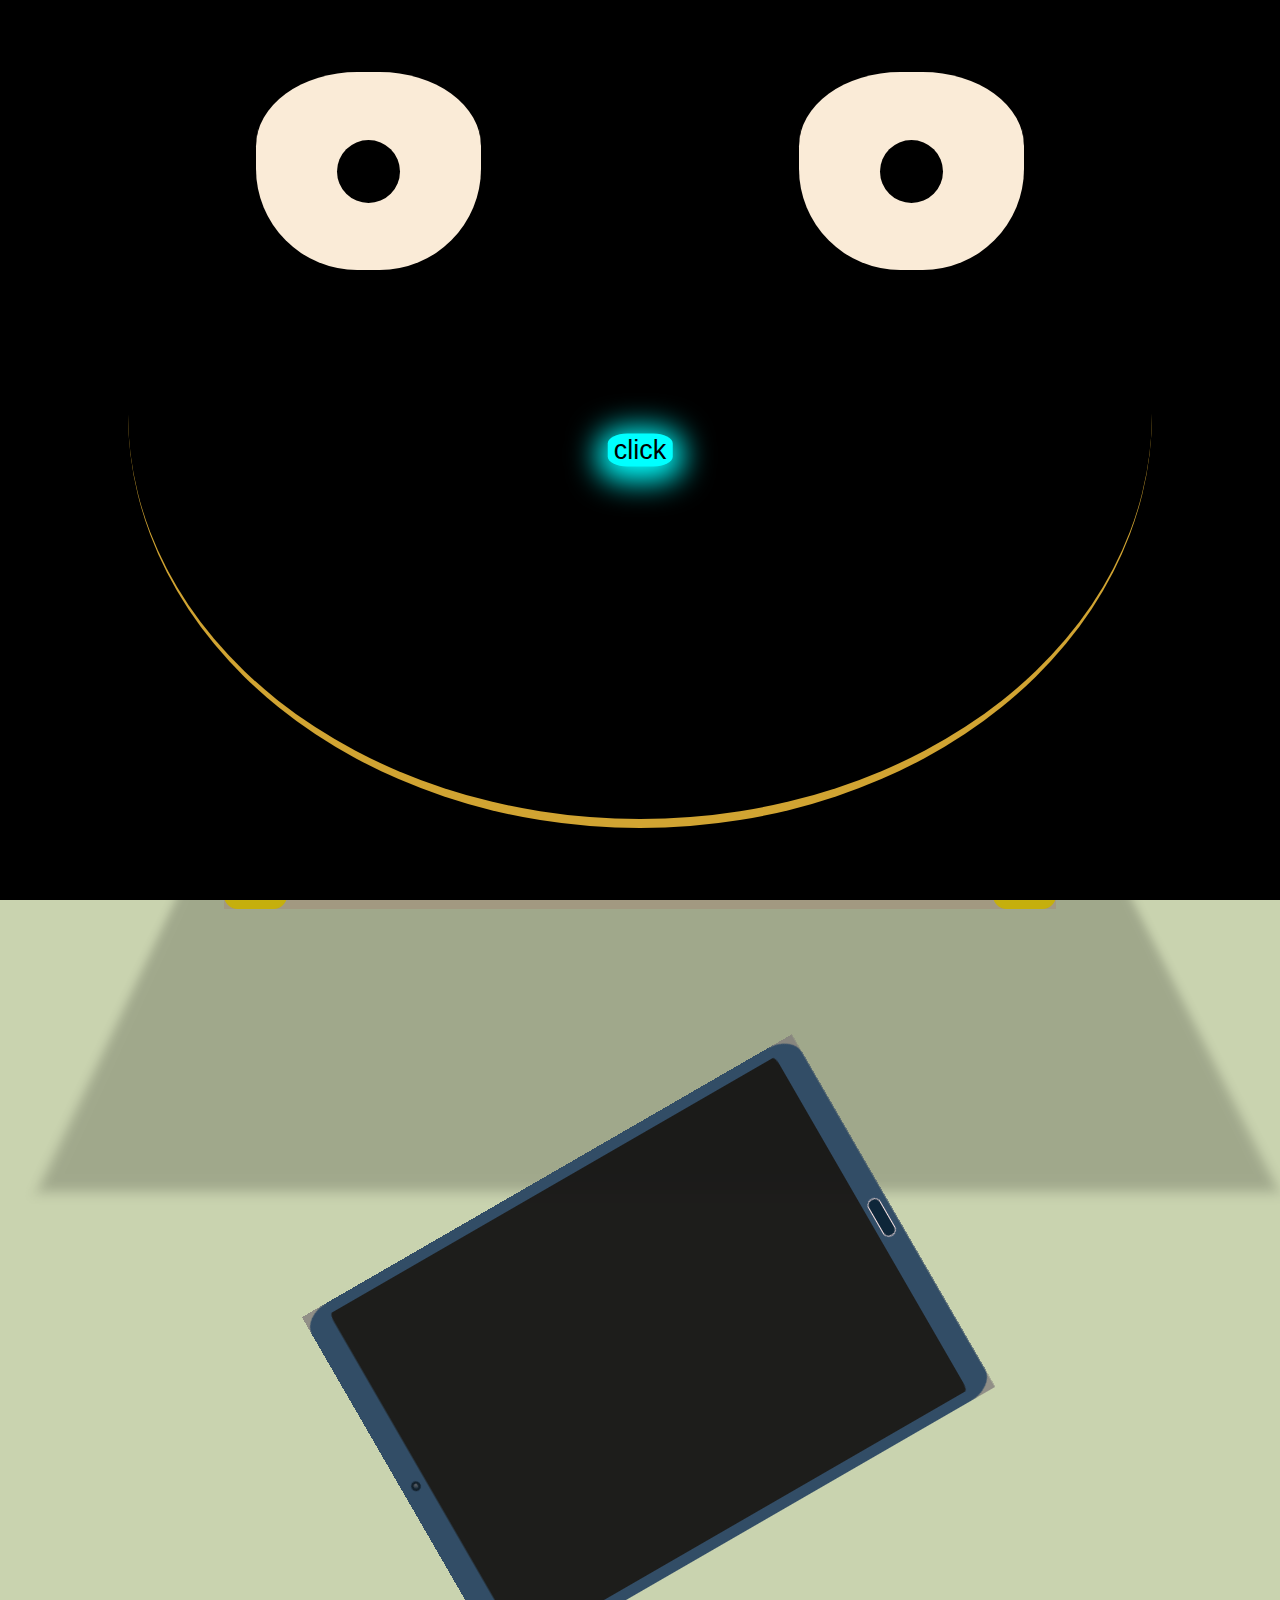
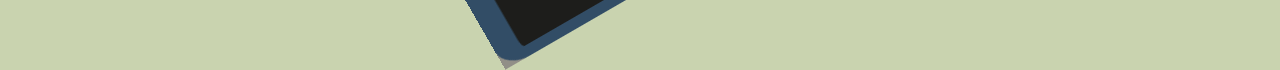
==== index.html @ 72382c37 "added loading progress bar under laoding text'" ====
<!DOCTYPE html>
<html lang="en">

<head>
    <meta charset="UTF-8">
    <meta http-equiv="X-UA-Compatible" content="IE=edge">
    <meta name="viewport" content="width=device-width, initial-scale=1.0">
    <title>Document</title>
    <link rel="stylesheet" href="welcome.css">
    <link rel="stylesheet" href="main.css">
    <link rel="stylesheet" href="mediaQuery.css">
</head>

<body>
    <section id="backgroundWall">

        <!-- academic section starts form here  -->
        <div id="academicSection">
            <img id="academicPanel" src="images/others/academicSection1.jpg" alt="">

            <div id="academicCertificates">
                <div id="bscDegree" class="certificateWithPdf">
                    <img src="images/AcademicCertificates/WeifangBSC_page-0001.jpg" alt="">
                    <img src="images/AcademicCertificates/WeifangUniversity_page-0001.jpg" alt="">
                </div>
                <div id="hscDegree" class="certificateWithPdf">
                    <img src="images/AcademicCertificates/hsc.jpg" alt="">
                </div>
                <div id="sscDegree" class="certificateWithPdf">
                    <img src="images/AcademicCertificates/ssc.jpg" alt="">
                </div>

                <div class="glassHolder"></div>
                <div class="glassHolder"></div>
                <div class="glassHolder"></div>
                <div class="glassHolder"></div>

                <!-- this div filter used to create the dark room effect for this specific part -->
            </div>
            <div class="sectionFilter"></div>
        </div>

        <!-- medels section starts form here  -->
        <div id="madels">

            <img id="swimmingMadels" class="madelsOnHanger" src="images/madels/madelHolders/SwimmingMadels.svg" alt="">
            <img id="caromMadels" class="madelsOnHanger" src="images/madels/madelHolders/CaromMadels.svg" alt="">

            <img id="cricketMadels" class="SingleMadelsOnHanger" src="images/madels/madelHolders/CricketMadels.svg"
                alt="">
            <img id="soccerMadels" class="SingleMadelsOnHanger" src="images/madels/madelHolders/SoccerMadels.svg"
                alt="">

            <img id="volleyballMadels" class="SingleMadelsOnHanger" src="images/madels/madelHolders/VolleyMadels.svg"
                alt="">
            <img id="athleticsMadels" class="SingleMadelsOnHanger" src="images/madels/madelHolders/AthleticsMadels.svg"
                alt="">


            <div id="competitiveCertificate">
                <div>
                    <div class="certificateWithPdf">
                        <img src="images/AcademicCertificates/mathOlympiad.jpg" alt="">
                    </div>

                    <div class="certificateWithPdf">
                        <img src="images/AcademicCertificates/paperCuttingMarked.jpg" alt="">
                    </div>
                </div>

                <div id="certificateHolder"></div>

                <div id="screw">
                    <img src="images/others/holderSecrew2.svg" alt="">
                    <img src="images/others/holderSecrew1.svg" alt="">
                </div>

            </div>

            <!-- this div filter used to create the dark room effect for this specific part -->
            <div class="sectionFilter"></div>
        </div>

        <!-- certificateres section starts form here  -->
        <div id="courseCertificates">
            <!-- 1 -->
            <div class="certificate certificateWithPdf">
                <img src="images/certificatesJPG/bd938831-c0d7-41e7-a7f4-aaaa2e38d29e_page-0001.jpg" alt="">
            </div>
            <!-- 2 -->
            <div class="certificate certificateWithPdf">
                <img src="images/certificatesJPG/Coursera google technical support fundamentals_page-0001.jpg" alt="">
            </div>
            <!-- 3 -->
            <div class="certificate certificateWithPdf">
                <img src="images/certificatesJPG/Coursera Bits and Bytes of computer networking_page-0001.jpg" alt="">
            </div>
            <!-- 4 -->
            <div class="certificate certificateWithPdf">
                <img src="images/certificatesJPG/coursera operating system and you   become a power user_page-0001.jpg"
                    alt="">
            </div>
            <!-- 5 -->
            <div class="certificate certificateWithPdf">
                <img src="images/certificatesJPG/Coursera system admin_page-0001.jpg" alt="">
            </div>
            <!-- 6 -->
            <div class="certificate pennUniversityCertificate certificateWithPdf">
                <img src="images/certificatesJPG/computer thinking for problem solving_page-0001.jpg" alt="">
            </div>
            <!-- 7 -->
            <div class="certificate certificateWithPdf">
                <img src="images/certificatesJPG/Coursera key technologies for business_page-0001.jpg" alt="">
            </div>
            <!-- 8 -->
            <div class="certificate certificateWithPdf">
                <img src="images/certificatesJPG/Coursera introduction to artificial intelligence_page-0001.jpg" alt="">
            </div>
            <!-- 9 -->
            <div class="certificate certificateWithPdf">
                <img src="images/certificatesJPG/Coursera introduction to cloud computing_page-0001.jpg" alt="">
            </div>
            <!-- 10 -->
            <div class="certificate certificateWithPdf">
                <img src="images/certificatesJPG/Coursera What is data science_page-0001 (1).jpg" alt="">
            </div>
            <!-- 11 -->

            <!-- 12 -->
            <div class="certificate duekUniversityCertificate certificateWithPdf">
                <img src="images/certificatesJPG/Coursera math for ml_page-0001.jpg" alt="">
            </div>
            <!-- 13 -->
            <div class="certificate deeplearningCertificate certificateWithPdf">
                <img src="images/certificatesJPG/Coursera neural network and deep learning_page-0001.jpg" alt="">
            </div>

            <div class="certificate ielts certificateWithPdf">
                <img src="images/AcademicCertificates/ielts.jpg" alt="">
            </div>
            
            <!-- 14 -->
            <div class="certificate ielts certificateWithPdf">
                <img src="images/certificatesJPG/Coursera-it-support_page-0001.jpg" alt="">
            </div>



            <!-- this div filter used to create the dark room effect for this specific part -->
            <div class="sectionFilter"></div>
        </div>

        <div id="backWallJointPart"></div>
    </section>

    <!-- standing fan secton  -->
    <section class="middleRow">
        <div id="ac">
            <img src="images/Ac/airConditionar.svg" alt="">

            <div id="acVent">
                <div class="ventPlate"></div>
                <div class="ventPlate"></div>
                <div class="ventPlate"></div>
                <div class="ventPlate"></div>
                <div class="ventPlate"></div>
                <div class="ventPlate"></div>
            </div>

            <div id="acLight"></div>
        </div>

        <div id="momSisDiv">
            <div id="momHoveringDiv">
                <div class="dialogue">
                    <p>He says nowadays computer can do everything !! can it ?</p>
                </div>
            </div>

            <img id="momOnSofaImg" src="images/sittingWoman/MainImages-sittingOnSofaImages/momOnSofa.svg" alt="">
            <img id="sisImg" src="images/sittingWoman/MainImages-sittingOnSofaImages/sis.svg" alt="">
            <div class="dialogue sisD">
                <p>Everyone loves him. Don't see a reason why you won't ...</p>
            </div>
        </div>
    </section>

    <!-- sitting body and chair section  -->
    <section id="characterSection">
        <img id="chair" src="images/others/chair.svg" alt="">
        <div id="character">
            <div id="bodyParts">
                <img id="body" src="images/character/body2.svg" alt="">
                <div id="wools" class="acOn">
                    <img class="wool" src="images/character/wool2.svg" alt="">
                    <img class="wool" src="images/character/wool.svg" alt="">
                </div>
            </div>
            <div id="faceParts">
                <img id="hair" class="acOn" src="images/character/hair.svg" alt="">
                <img id="face" src="images/character/faceWithHair.svg" alt="">
                <div id="smile">
                    <!-- <img  src="images/character/normalSmile.svg" alt=""> -->
                </div>
                <div class="eyes">
                    <div class="eye"></div>
                    <div class="eye"></div>
                </div>
            </div>
        </div>
    </section>

    <!-- frontTable drawing here  -->
    <section id="tableSection">

        <!-- table formation form here  -->
        <div id="table">
            <!-- floating circle when hovered overed the file  -->
            <div id="circle1" class="floatingCircle"></div>
            <div id="circle2" class="floatingCircle"></div>
            <div id="circle3" class="floatingCircle"></div>
        </div>

        <div id="tableBottom"></div>

        <div id="tableLegs">
            <div class="tableLeg"></div>
            <div class="tableLeg"></div>
        </div>

        <!-- position and designation holder  -->
        <div id="leftDesignation" class="designation">
        </div>

        <div id="middleDesignation" class="designation">
        </div>

        <div id="rightDesignation" class="designation">
        </div>



        <!-- tools section to show what tools I use  -->
        <div id="tools">
            <!-- all tools I am comfortable with will come here  -->
            <div id="allTools">
                <img src="images/tools/python-seeklogo.com.svg" alt="">
                <img src="images/tools/html.svg" alt="">
                <img src="images/tools/css3.svg" alt="">
                <img src="images/tools/tailwind-css.svg" alt="">
                <img src="images/tools/bootstrap.svg" alt="">
                <img src="images/tools/javascript.svg" alt="">
                <img src="images/tools/react.svg" alt="">
                <img src="images/tools/react-router.svg" alt="">
                <img src="images/tools/nodejs.svg" alt="">
                <img src="images/tools/express-js.svg" alt="">
                <img src="images/tools/mongodb.svg" alt="">
                <img src="images/tools/daisy.svg" alt="">
                <img src="images/tools/material-ui.svg" alt="">
                <img src="images/tools/git.svg" alt="">
                <img src="images/tools/github.svg" alt="">
                <img src="images/tools/adobe-xd.svg" alt="">
                <img src="images/tools/adobe-photoshop.svg" alt="">
                <img src="images/tools/figma.svg" alt="">
                <img src="images/tools/firebase.svg" alt="">
                <img src="images/tools/heroku.svg" alt="">
                <img src="images/tools/netlify.svg" alt="">
                <img src="images/tools/blender-3d.svg" alt="">
                <img src="images/tools/visual-studio-code.svg" alt="">
                <img src="images/tools/pycharm.svg" alt="">
                <img src="images/tools/jupyter.svg" alt="">
                <img src="images/tools/adobe-premiere-pro.svg" alt="">

            </div>

            <!-- pen holder image in layers  -->
            <img class="penHolder" src="images/tableProducts/penholderBack.svg" alt="">

            <img id="allToolsSvg" class="penHolder" src="images/tools/allTools.svg" alt="">

            <img class="penHolder" src="images/tableProducts/penholderFront.svg" alt="">





        </div>


        <!-- file with all my informations  -->
        <div id="file">
            <div id="upperFile">
                <h2>
                    The <br> FILE
                </h2>
                <div id="fileShine"></div>
            </div>

            <div id="joiningPart">
                <div>

                </div>
            </div>

            <!-- file page  -->
            <div id="filePages">
                <p id="lastPageMsg"> Thank you very much <br> for you patience and wish you best of luck <br><br>
                    from: <span id="signature">md. Antor</span> <br>
                    <span id="signDate"><script> document.write(new Date().toLocaleDateString()); </script></span>
                </p>


                <div>
                    <div id="memories" class="pageContent">

                        <p>"Some lessons are learned from life, not books."</p>

                        <div id="memoriesImg">
                            <figure>
                                <img src="../images/imagesForFile/coOpPic/ai project.jpg" alt="">
                                <figcaption>Computer-vison club</figcaption>
                            </figure>

                            <figure>
                                <img src="../images/imagesForFile/coOpPic/chinese festival.jpg 2.jpg" alt="">
                                <figcaption>Chinese Dragon-boat festival</figcaption>
                            </figure>

                            <figure>
                                <img src="../images/imagesForFile/coOpPic/cultural program img.jpg" alt="">
                                <figcaption>Performing in festival</figcaption>
                            </figure>

                            <figure>
                                <img src="../images/imagesForFile/coOpPic/football competition.jpg" alt="">
                                <figcaption>International soccer team</figcaption>
                            </figure>

                            <figure>
                                <img src="../images/imagesForFile/coOpPic/graduationCeremony.jpg" alt="">
                                <figcaption>Graduation moment with leader</figcaption>
                            </figure>

                            <figure>
                                <img src="../images/imagesForFile/coOpPic/with foreigners.jpg" alt="">
                                <figcaption>Handsome friends from Africa</figcaption>
                            </figure>

                            <figure>
                                <img src="../images/imagesForFile/coOpPic/msck.jpg" alt="">
                                <figcaption>Military school drill</figcaption>
                            </figure>

                            <figure>
                                <img src="../images/imagesForFile/coOpPic/voleyball competition.jpg" alt="">
                                <figcaption>International volleyball team</figcaption>
                            </figure>
                        </div>

                        <h2>Memories</h2>

                    </div>
                </div>

                <div>
                    <div id="resumePage" class="pageContent">
                        <h2>CV </h2>
                        <button><a href="images/CV-MdAntor.pdf" download> Download  </a></button>

                        <div id="resume">
                            <img src="../images/imagesForFile/resume.jpg" alt="">
                        </div>

                    </div>
                </div>

                <div>
                    <div id="projectsPage" class="pageContent">
                        <h2>Projects</h2>

                        <div class="projectOnPage">
                            <a href="" target="_blank">
                                <img src="images/tableProducts/projects/protfolio.jpg" alt="">
                            </a>

                            <ul>
                                <li>An uncommon PROTFOLIO site attempt</li>
                                <li>Multi-layer website using only html, css and js</li>
                                <li>Understanding how Single page application like: React / Angular could helped</li>
                                <li>used backend and mail without reloading</li>
                            </ul>
                        </div>

                        <div class="projectOnPage">
                            <ul>
                                <li>A motor tools supplying site to customer</li>
                                <li>Show and hide path based on authentication</li>
                                <li>Data stored and provided using authN and authZ</li>
                                <li><a href="https://github.com/Antor1155/service-providing-company-client-side-assignment-12"
                                        target="_blank">GitHub
                                        Client-side</a>
                                    <a href="https://github.com/Antor1155/-service-providing-company-backend-server-side-assignment-12"
                                        target="_blank">GitHub
                                        server-side</a>
                                </li>

                            </ul>

                            <a href="https://finalwarehouse-4650b.web.app/" target="_blank">
                                <img src="images/tableProducts/projects/alexTools.jpg" alt="">
                            </a>
                        </div>

                        <div class="projectOnPage">
                            <a href="https://warehouse-734e0.web.app/" target="_blank">
                                <img src="images/tableProducts/projects/foodFirst.jpg" alt="">
                            </a>

                            <ul>
                                <li>A restaurant warehouse Management site</li>
                                <li>JWT token for authZ with firebase authN</li>
                                <li>React js, mongoDb database with express-js</li>
                                <li><a href="https://github.com/Antor1155/warehouse-management-client-side-assignment11"
                                        target="_blank">GitHub
                                        Client-side</a>
                                    <a href="https://github.com/Antor1155/warehouse-management-backendServer-side-assignment11"
                                        target="_blank">GitHub
                                        server-side</a>
                                </li>

                            </ul>
                        </div>

                        <div class="projectOnPage">
                            <ul>
                                <li>An independent photographer's website</li>
                                <li>Login system with google-authentication</li>
                                <li>Place order to contact the photographer</li>
                                <li><a href="https://github.com/Antor1155/Independent-service-provider-assignmetn10"
                                        target="_blank">GitHub
                                        link</a></li>

                            </ul>
                            <a href="https://independent-photographer-726fa.web.app/" target="_blank">
                                <img src="images/tableProducts/projects/alpha'sPpalace.jpg" alt="">
                            </a>
                        </div>

                    </div>
                </div>

                <div>
                    <div id="skills" class="pageContent">
                        <h3>Education and Skills</h3>

                        <div id="skillsTop">

                            <div id="schools">
                                <label>Bachalor's Degree: </label>
                                <p>Weifang University of Science and Technologies, China</p>
                                <label>College and Middle-school Degree: </label>
                                <p>Military Collegiate School Khulna, Bangladesh</p>
                            </div>

                            <div id="indicator">
                                <li>Skills</li>
                                <li>Courses</li>
                                <li>Academic</li>
                            </div>
                        </div>


                        <div id="skillsBottom">

                            <div id="mathAndOthers">
                                <label> Computational Thinking for Problem Solving by Penn</label>

                                <div id="gITsupport">

                                    <div id="webdevByPh">
                                        <label>Complete Web-Development <br>
                                            by Programmign Hero</label>

                                        <ul>
                                            <li>Html</li>
                                            <li>CSS</li>
                                            <li>Bootstrap</li>
                                            <li>Tailwind</li>
                                            <li>Javascript</li>
                                            <li>React</li>
                                            <li>Firebase</li>
                                            <li>Heroku</li>
                                            <li>JWT</li>
                                            <li>node js</li>
                                            <li>Express JS</li>
                                            <li>mongoDb</li>
                                            <li>Git</li>
                                            <li>photoshop</li>
                                            <li>Figma</li>
                                        </ul>
                                    </div>


                                    <ul>
                                        <li>Hashing</li>
                                        <li>Encrypting</li>
                                        <li>Networking</li>
                                        <li>Operating System</li>
                                        <li>Trouble shoothing</li>
                                        <li>Technical Support</li>
                                        <li>Remote connection</li>
                                        <li>Computer structure</li>
                                        <li>python</li>
                                    </ul>

                                    <label> Google IT Support Specialist</label>
                                </div>

                                <label> Data Science Math Skills by Duke University</label>
                                <label> Neural Networks and Deep Learning by DeepLearnig.AI</label>
                            </div>

                            <label> Key technologies for Business by IBM</label>
                        </div>

                    </div>
                </div>

                <div>
                    <div id="aboutMe" class="pageContent">

                        <div id="aboutMeTop">
                            <img src="images/imagesForFile/Antor passport size photo.jpg" alt="">
                            <div>
                                <h2>About me</h2>
                                <p> <span> I am a Web-developer with IT SUPPORT knowledge and Computer Science
                                        background. </span>Am from a suburb in Bangladesh but in search of knowledge
                                    have been in different locality, provinces and countries. Being in different places
                                    actually gave me the inspiration about being web-developer and computer person to be
                                    in all places at once using web apps.</p>
                            </div>
                        </div>

                        <img id="tape" src="images/imagesForFile/tape.svg" alt="">

                        <div id="aboutMeBottom">
                            <div>
                                <img class="smImg" src="images/imagesForFile/militaryImg.jpg" alt="">
                                <p>Studied middle school and college in a MILITARY operated residential School, Which
                                    tought me <q>Self descipline is the fist step toward success</q></p>
                            </div>

                            <div>
                                <p>Uvinersity life in China gave me opportunity to make friends with people from
                                    different countries, cultures and background . </p>
                                <img class="smImg" src="images/imagesForFile/chineseFestival.jpg" alt="">
                            </div>

                            <div>
                                <img class="smImg" src="images/imagesForFile/voleyball competition.jpg" alt="">
                                <p>And sports tought: <q> success is all about team work. If team wins, you win and
                                        indivisual fails, team fails. </q></p>
                            </div>

                            <!-- <img class="smImg" src="images/imagesForFile/chineseFestival.jpg" alt="">
                            <img class="smImg" src="images/imagesForFile/voleyball competition.jpg" alt="">                            -->
                        </div>

                    </div>
                </div>
            </div>

            <div id="lowerFile">
                <!-- file buttons  -->
                <div id="nextBtn">
                    <p>Next</p>
                </div>
                <div id="previousBtn">
                    <p>Previous</p>
                </div>
                <div id="closeBtn">
                    <p>Close</p>
                </div>
            </div>
        </div>


        <!-- projects Board  -->
        <div id="projectBoard">

            <div id="paperOfClipBoard">
                <h2>Projects</h2>

                <div id="projects">

                    <div class="project">
                        <!-- <a href="" target="_blank"> -->
                        <figure>
                            <img src="images/tableProducts/projects/protfolio.jpg" alt="">
                            <figcaption>Protfolio</figcaption>
                        </figure>
                        <!-- </a> -->
                    </div>

                    <div class="project">
                        <!-- <a href="https://finalwarehouse-4650b.web.app/" target="_blank"> -->
                        <figure>
                            <img src="images/tableProducts/projects/alexTools.jpg" alt="">
                            <figcaption>AlexTools</figcaption>
                        </figure>
                        <!-- </a> -->
                    </div>

                    <div class="project">
                        <!-- <a href="https://independent-photographer-726fa.web.app/" target="_blank"> -->
                        <figure>
                            <img src="images/tableProducts/projects/alpha'sPpalace.jpg" alt="">
                            <figcaption>alpha'sPpalace</figcaption>
                        </figure>
                        <!-- </a> -->
                    </div>

                    <div class="project">
                        <!-- <a href="https://warehouse-734e0.web.app/" target="_blank"> -->
                        <figure>
                            <img src="images/tableProducts/projects/foodFirst.jpg" alt="">
                            <figcaption>Food First</figcaption>
                        </figure>
                        <!-- </a> -->
                    </div>


                </div>
            </div>


            <img id="clipOfBoard" src="images/tableProducts/clipOfBoard.svg" alt="">
        </div>

        <!-- mail box  -->
        <div id="mail">
            <form onsubmit="sendMail(event)">
                <!-- <label for="to">To:</label> -->
                <input type="email" name="from" placeholder="from: " required>
                <input type="email" name="to" value="to: md.antor1155@gmail.com" disabled>
                <input type="text" name="subject" placeholder="subject:" id="" required>
                <textarea name="mail" id="" placeholder="mail" rows="3" required></textarea>


                <button type="submit">submit</button>

            </form>
        </div>


        <!-- fb link  -->
        <div id="fbLink">
            <img id="pencil" src="images/tableProducts/pencil.svg" alt="">

            <img id="eraser" src="images/tableProducts/eraser.svg" alt="">
            <img id="sharpner" src="images/tableProducts/sharpener.svg" alt="">

            <img id="spectacles" src="images/tableProducts/spectacles.svg" alt="">

            <div class="socialLogo"></div>


        </div>

        <!-- git pad with github link  -->
        <div id="gitPad">
            <div class="socialLogo"></div>
        </div>

        <!-- linked in link with cup  -->
        <div id="cupHolder">
        </div>
        <div id="linkedInCup">

            <img class="coffeeSmoke" src="images/tableProducts/smoke3.svg" alt="">
            <img class="coffeeSmoke" src="images/tableProducts/smoke2.svg" alt="">
            <div class="socialLogo"></div>
        </div>

    </section>

    <!-- section showing pdf files of all certificate  -->
    <section id="pdfSection">
        <div id="certificatePdf">
        </div>

        <div id="pdfCamera"></div>
        <!-- <div id="pdfCloseButton"></div> -->
        <button id="pdfCloseButton" onclick="removePdf()"></button>
    </section>


    <section id="welcomeSection">

        <!-- welcome text masked  -->
        <div class="maskedContainer">
            <div id="leftToRightFirst"></div>

            <div class="rtl">
                <div></div>
            </div>

            <div id="leftToRightSecond"></div>
        </div>

        <!-- barcode image  -->
        <img id="codedImg" src="images/welcomeSectionImages/qr-code.svg" alt="">
        <p id="codedImgAlert">Copied to clipboard !!</p>

        <!-- context section to mention different contribution -->
        <div id="context">
            <h5>Developed by</h5>
            <h5>Animated by</h5>
            <h5>Tested by</h5>

        </div>
        <div id="contextSecond">
            <h5>Imagined by</h5>
            <h5>Directed by</h5>
            <h5>Designed by</h5>
        </div>
    </section>

    
    <section id="loader">

        <div id="loadFigure"></div>

        <div id="loadEyes">
            <div>
                <div></div>
            </div>
            <div>
                <div></div>
            </div>
        </div>

        <div id="loadingText">
            <div>
                <p>loading...</p>
                <div id="loadingProgress">
                    <div></div>
                </div>
            </div>
            <button >click</button>
        </div>
    </section>


    <script async src="main.js"></script>
</body>

</html>
---- welcome.css ----
:root{
    --welcomeSectionBg: rgb(221, 213, 213);
}

#welcomeSection {
    width: 100vw;
    height: 100vh;
    background: var(--welcomeSectionBg);
    /* background: black; */
    display: none;

    position: absolute;
    top: 0;

    overflow: hidden;
    animation: backgroundBlack 1s 6s steps(4) forwards, rotateAndDisapear 2.5s 11.3s ease-in forwards;

    /* opacity: 0; */
}

@keyframes backgroundBlack {
    to{
        background:black ;
    }
    
}

@keyframes rotateAndDisapear{
    99%{
        transform: rotate(90deg) scale(51);
    }
    100%{
        opacity: 0;
    }
}


.maskedContainer {
    -webkit-mask-image: url(images/welcomeSectionImages/welcome1.svg);
    -webkit-mask-repeat: no-repeat;
    -webkit-mask-size: contain;

    position: absolute;
    top: 50%;
    left: 50%;
    transform: translate(-50%, -50%);

    width: 40%;
    height: 15%;

    animation: markGlitch 1s 7s 1 linear forwards;
}

@keyframes markGlitch {
    10% {
        -webkit-mask-image: url(images/welcomeSectionImages/welcomeGlitch.svg);
    }

    20% {
        -webkit-mask-image: url(images/welcomeSectionImages/welcome1.svg);
    }

    35% {
        -webkit-mask-image: url(images/welcomeSectionImages/welcomeGlitch.svg);
    }

    42% {
        -webkit-mask-image: url(images/welcomeSectionImages/welcome1.svg);
    }

    95% {
        -webkit-mask-image: url(images/welcomeSectionImages/welcomeGlitch.svg);
    }
    100%{
        -webkit-mask-image: url(images/welcomeSectionImages/MdANTOR.svg);
    }


}

/* background of the masking figulre */
#leftToRightFirst,
#leftToRightSecond {
    height: 29%;
    width: 0;
}


.rtl {
    width: 100%;
    height: 25%;
}


.rtl>div {
    height: 100%;
    background-color: rgb(20, 207, 201);
    background-size: contain;
    float: right;
            /* in second animation, delay time is being reduced from actual time  */
    animation: fullWidth 1.5s 1 linear forwards, colorAnimation 10s 2.8s 1 linear forwards;
}

#leftToRightFirst {
    background-color: azure;
    animation: fullWidth 1.5s 1 linear forwards, colorAnimation 10s 2s 1 linear forwards;
}

#leftToRightSecond {
    background-color: black;

    animation: fullWidth 1.5s 1 linear forwards, colorAnimation 10s 2.5s 1 linear forwards;
}


@keyframes fullWidth{
    30% {
        width: 0;
    }

    100% {
        width: 100%;
    }
}

@keyframes colorAnimation{
    5% {
        background-color: rgb(52, 200, 139);
    }

    10% {
        background-color: rgb(103, 74, 74);
    }

    15% {
        background-color: rgb(122, 196, 32);
    }

    20% {
        background-color: rgb(223, 41, 41);
    }

    25% {
        background-color: rgb(56, 56, 175);
    }

    30% {
        background-color: rgb(255, 255, 255);
    }

    35% {
        background-color: rgb(21, 187, 148);
    }

    40% {
        background-color: rgb(149, 102, 223);
    }

    45% {
        background-color: rgb(223, 233, 39);
    }

    50% {
        background-color: rgb(85, 122, 13);
    }

    55% {
        background-color: rgb(74, 74, 139);
    }

    60% {
        background-color:rgb(0, 0, 0);
    }

    65% {
        background-color:rgb(255, 255, 255), ;
    }

    70% {
        background-color: rgb(255, 179, 0);
    }

    75% {
        background-color: rgb(155, 217, 130);
    }

    80% {
        background-color: rgb(255, 119, 0);
    }

    85% {
        background-color: rgb(78, 190, 138);
    }

    90% {
        background-color: rgb(158, 48, 99);
    }

    95% {
        background-color: rgb(255, 255, 255);
    }
    
    100% {
        background-image: url(images/welcomeBackground/Group12.svg);
    }
}


#codedImg {
    width: 6%;
    position: absolute;
    top: 70%;
    left: 47%;
    /* filter: invert(100%); */
}

#codedImg:hover{
    box-shadow:  0 0 20px 5px #0000004a;
    transform: scale(105%);
}

#codedImgAlert{
    position: absolute;
    top: 65%;
    margin: auto;
    text-align: center;
    width: 100%;
    font-size: 1vw;

    opacity: 0;
}



#context, #contextSecond{
    display: flex;
    flex-direction: column;
    justify-content: space-evenly;
    position: absolute;

    height: 100%;

    left: 3%;
    top: 50%;
    transform: translateY(-50%);
    color: var(--welcomeSectionBg);

}

#context > :first-child{
    animation:inVisible steps(1) 10s forwards;
}
#context > :nth-child(2){
    animation:inVisible steps(1) 10.5s forwards;

}
#context > :nth-child(3){
    animation:inVisible steps(1) 11s forwards;
}

@keyframes inVisible {
    to{
        opacity: 0;
    }    
}


#contextSecond{
    color: black;
}

#contextSecond > :first-child{
    opacity: 0;
    animation: visible 4.5s 2s step-start;
}
#contextSecond > :nth-child(2){
    opacity: 0;
    animation: visible 4s 2.5s step-start;
}
#contextSecond > :nth-child(3){
    opacity: 0;
    animation: visible 3.5s 3s step-start;
}

@keyframes visible {
    to{
        opacity: 1;
    }    
}



/* coading for loading page  */
/* coading for loading page  */
#loader {
    background-color: black;
    position: absolute;
    top: 0;
    bottom: 0;
    left: 0;
    right: 0;
    z-index: 1;

    pointer-events: none;
}

@keyframes offScreenLoad {
    to {
        transform: translateY(-100vh);
    }
}


#loadFigure {
    position: absolute;
    top: 0;
    bottom: 8%;
    left: 0;
    right: 0;
    margin: auto;

    width: 80vw;
    border-bottom: 1vh solid #d1a432;
    border-radius: 50%;

}

@keyframes smile {
    to {
        border-bottom: 15vh solid #d1a432;
    }
}

#loadEyes {
    position: absolute;
    top: 5%;

    left: 0;
    right: 0;
    margin: auto;

    width: 60%;

    display: flex;
    justify-content: space-between;
}

#loadEyes>div {
    box-sizing: border-box;
    border-top: 3vh solid black;
    position: relative;

    width: 25vh;
    height: 25vh;
    border-radius: 45%;
    background-color: antiquewhite;

    display: flex;
    justify-content: center;
    align-items: center;
}

#loadEyes>div>div {
    width: 7vh;
    height: 7vh;
    border-radius: 50%;

    background: black;


    animation: 1s eyeRoll ease-in-out infinite;
}

@keyframes eyeRoll {
    25% {
        transform: translateX(-50%);
    }

    75% {
        transform: translateX(50%);
    }
}

#loadingText {
    color: wheat;

    position: absolute;
    font-size: 3vh;
    /* background-color: red; */
    top: 50%;
    left: 50%;
    transform: translate(-50%, -50%);
}

#loadingText p {
    /* background-color: red; */
    overflow: hidden;
    animation: loadingText 1s steps(2) infinite;
}

@keyframes loadingText {
    to {
        opacity: 0;
    }

}

#loadingProgress{
    background-color: gainsboro;
    width: 200%;
    height: 2vh;
    border-radius: 1vh;
    overflow: hidden;

    transform: translateX(-25%);
}

#loadingProgress >div{
    width: 0%;
    height: 100%;
    background-color: #d1a432;

    animation: loaderProgress 8s ease-out forwards;
}

@keyframes loaderProgress {
    to{
        width: 97%;
    }
}

#loadingText button {
    font-size: 3vh;
    border: none;
    background-color: aqua;
    border-radius: 30%;
    box-shadow: 0 5px 30px 10px aqua;

    display: none;
}

#loadingText button:hover {
    font-size: 5vh;
}
---- main.css ----
:root {
    --tableSize: 70vw;
    --tableMainColor: rgb(208, 208, 58);
    --tableSecondColor: rgb(227, 57, 57);
    --tableBottomColor: rgb(143, 16, 16);
    --tableLegColor: rgba(174, 91, 91, 0.196);

    --fileColor: rgb(231, 183, 121);
    --fileBorder: 2px solid rgb(190, 29, 29);

    --backgroundWallColor: linear-gradient(to right, rgb(120, 152, 124), rgb(140, 170, 180), rgb(130, 160, 150));


    --certificateSize: 6vw;
    --certificateFrameSize: 8vw;
    --certificateFrameColor: rgba(0, 0, 0, 0.677);

    --darkroom: brightness(0%);
    --darkroom: none;
    --darkRoomFilter: rgb(255, 0, 0);
    --darkRoomFilter: none;
}

@font-face {
    font-family: handWriting;
    src: url(textFonts/HelloKetta-d99oX.ttf);
}


/* *{
    transition: filter 400ms;
} */

body {
    padding: 0;
    margin: 0;
    width: 100vw;
    height: 100vh;
    overflow: hidden;

    /* background: rgb(236, 223, 207); */
    background-color: black;
    background-color: rgb(201 211 175);
}





/* table section and table animation starts form here  */
#tableSection {
    position: fixed;
    margin-left: auto;
    margin-right: auto;
    left: 0;
    right: 0;
    bottom: -1vh;

    perspective: 830px;
}

#table,
#tableBottom,
#tableLegs {
    filter: var(--darkroom);
}

#table {
    position: absolute;
    margin-left: auto;
    margin-right: auto;
    left: 0;
    right: 0;
    bottom: 8vh;
    width: var(--tableSize);
    height: 35vh;
    transform: rotateX(40deg);
    transform-origin: bottom;
    background-image: radial-gradient(circle, var(--tableMainColor), var(--tableSecondColor) 300%);
    border-bottom: 10px solid rgb(94, 88, 88);

    /* box-shadow: 5vw 29vh 0 -4vw rgba(0, 0, 0, 0.202); */
    box-shadow: 1vw 40vh 1vh rgba(0, 0, 0, 0.202);

    overflow: hidden;
}


#tableBottom {
    position: absolute;
    margin-left: auto;
    margin-right: auto;
    left: 0;
    right: 0;
    bottom: 3vh;
    width: var(--tableSize);
    height: 5vh;
    background-color: var(--tableBottomColor);
}

#tableLegs {
    position: absolute;
    margin-left: auto;
    margin-right: auto;
    left: 0;
    right: 0;
    bottom: 0;
    width: calc(var(--tableSize) - 5vw);
    height: 3vh;
    background-color: var(--tableLegColor);
    display: flex;
    justify-content: space-between;
}

.tableLeg {
    width: 7vh;
    height: 100%;
    background-color: rgb(197, 175, 13);
    border-radius: 20px;
}



/* floating circle on the table below the file  */
.floatingCircle {
    pointer-events: none;
    width: .2vw;
    height: .2vw;
    border: 15px solid;
    border-radius: 50%;
    position: absolute;
    top: 0;
    bottom: 0;
    left: -10vw;
    right: -10vw;
    margin: auto;

    opacity: 0;
    transition: opacity .5s;
}

#circle1.active {
    animation: circleToCenter 1s linear infinite;
    border-color: red;
}

#circle2.active {
    animation: circleToCenter 1s 333ms linear infinite;
    border-color: rgb(178, 56, 56);
}

#circle3.active {
    animation: circleToCenter 1s 666ms linear infinite;
    border-color: rgb(127, 90, 90);
}


@keyframes circleToCenter {
    to {
        width: 75vw;
        height: 75vw;
    }
}



/* file starts form here  */

#file {
    position: absolute;
    bottom: 11vh;
    left: 0;
    right: 0;
    margin: auto;
    width: 9vw;
    height: 23vh;
    cursor: pointer;
    z-index: 2;


    /* display: none; */
    transform: rotateX(40deg);
    transform-origin: bottom;
    transform-style: preserve-3d;
    transition: transform 900ms, scale 900ms, box-shadow 900ms, height 900ms, width 900ms;

    filter: var(--darkroom);
}


#file:hover {
    transform: scale(125%) rotateX(20deg) translateY(-1vh);
    box-shadow: 0px 3vh 3.2vh -1vh black;
}


#upperFile,
#lowerFile {
    width: 100%;
    height: 100%;
    position: absolute;
    background-color: var(--fileColor);
    left: 0;
    top: 0;
    border: var(--fileBorder);
    border-left: none;
    pointer-events: none;
}

#upperFile {
    transform: rotateY(-2deg);
    transform-style: preserve-3d;
    z-index: 3;

    box-shadow: 0px 2px 10px -2px black;

    overflow: hidden;

    transform-origin: left;
    transition: background-color 20ms 400ms, transform 1500ms;

    text-align: center;
    font-family: cursive;
    color: #2f3946;

}

#joiningPart {
    pointer-events: none;
    transform: rotateY(0deg);
    transform-origin: left;
    height: 100%;
    width: 2vw;
    background-color: #2f3946;
    z-index: 1;
    position: absolute;
    left: 0;
    top: 0;

    transition: transform 1.5s;
}

#joiningPart>div {
    border-left: 2px dashed white;
    width: 0;
    height: 100%;
    background-color: rgb(150, 196, 157);
    margin: auto;
}


#fileShine {
    position: absolute;
    top: 115%;
    left: -110%;

    width: 250%;
    height: 20px;
    transform: rotate(40deg);
    background-color: rgba(255, 235, 205, 0.884);
}

@keyframes fileShineLight {
    0% {
        opacity: 0;
    }

    50% {
        opacity: 1;
    }

    85% {
        background-color: aliceblue;
    }

    100% {
        top: -1%;
        left: 1%;
    }
}


#file:hover #fileShine {
    animation: fileShineLight 900ms 1 ease-out;
}

/* animation for opening the file  */
#file.open {
    height: 97vh;
    width: 40vw;
    bottom: 3.5vh;
    transform: rotateX(7deg) translateX(0vw);
}

#file.open #upperFile {
    background-color: rgb(201, 165, 119);
    transform: rotateY(-150deg) translateX(2vw);
}

#file.open #upperFile h2 {
    display: none;
}

#file.open #joiningPart {
    transform: rotateY(-149deg);
    width: 2vw;
    border-radius: 10px;
}

#nextBtn,
#previousBtn,
#closeBtn {
    width: 9vw;
    height: 6vh;
    overflow: visible;
    position: absolute;
    z-index: -1;
    border-radius: 22px;
    left: 0%;
    border: 1.3px solid black;
    text-align: end;
    font-size: 1.5vw;
    display: flex;
    justify-content: end;
    align-items: center;

    pointer-events: none;

    transition: left 1000ms;
}

#lowerFile p {
    padding-right: 10%;
    pointer-events: none;
}


/* three buttons design here  */
#nextBtn {
    top: 15%;
}

#file.open #nextBtn {
    background-color: #CFE8A9;
    left: 95%;
    transition: left 700ms;
    /* if file is open only then pointer event is auto, or none  */
    pointer-events: auto;
}


#previousBtn {
    background-color: #FFFDE3;
    top: 25%;
}

#file.open #previousBtn {
    left: 95%;
    pointer-events: auto;
    transition: left 700ms 150ms;
}


#closeBtn {
    top: 40%;
    background-color: #e57c7c;
}

#file.open #closeBtn {
    left: 95%;
    pointer-events: auto;
    transition: left 700ms 300ms;
}

#lowerFile>div:hover {
    border: 3.5px dotted;
}


/* file page decoration starts form here  */
#filePages {
    position: absolute;
    top: 1%;
    width: 100%;
    height: 98%;
    transform-style: preserve-3d;
    z-index: 2;
    background-color: rgb(157, 80, 80);

}

#filePages>div {
    box-sizing: border-box;
    position: absolute;
    height: 100%;
    width: 100%;
    /* transform: rotateY(0deg) ; */
    transform-origin: left;
    background-color: #f0e1d4;
    border-left: 1vw solid #8d7a50;
    left: 0;
    overflow: hidden;
    transition: left 500ms, transform 800ms;
}

#file.open #filePages>div {
    left: -.5vw;

}

#file.open #filePages>.seenPage {
    left: 0;

    transform: rotateY(-149deg) translateX(1.5vw);
}

.pageContent {
    transition: opacity 1ms 300ms;
    padding: 0 1vw;

}

.seenPage .pageContent {
    opacity: 0;
}


/* about me page of the file  */
#aboutMe {
    font-family: cursive;
    font-size: 1vw;
    line-height: 4vh;
    display: grid;
}

#tape {
    position: absolute;
    top: 6vh;
    left: 0;
    width: 10vw;
    transform: rotate(-10deg);
}

#aboutMeTop {
    display: grid;
    grid-template-columns: .8fr 1.2fr;

}

#aboutMeTop>img {
    width: 80%;
    transform: translateY(8vh) rotate(5deg);
    border: .2vw solid white;
    max-width: 240px;
}

#aboutMeTop p {
    margin-left: -.5vw;
    padding: .5vw 0 .5vw .5vw;
}

#aboutMeTop span {
    text-decoration: underline;
    font-weight: bolder;

    /* font-size: 1.2vw; */
}

#aboutMeBottom>div {
    display: flex;
    gap: 1vw;
    margin-top: -1vh;
}

#aboutMeBottom q {
    color: rgb(46, 46, 168);
    font-weight: 700;
}

.smImg {
    width: 30%;
    border-radius: 5%;
    border: 1px solid white;
    height: fit-content;
    margin: auto;
    /* display: inline; */
}


/* education and skills page  */
/* education and skills page  */

#skills {
    font-size: 1.08vw;
}

#skills h3 {
    width: 100%;
    text-align: center;
}

#skillsTop {
    display: grid;
    grid-template-columns: auto auto;

    /* background-color: yellow; */
}

#schools * {
    margin: 0 1vw;
}

#schools>label {
    font-family: 'Courier New', Courier, monospace;
    font-weight: bold;
    color: rgb(41, 112, 41);
}

#indicator {
    display: flex;
    flex-direction: column;
    justify-content: space-evenly;
    width: 100%;
}

#indicator li {
    list-style-type: square;
}

#indicator li:first-child {
    color: rgb(46, 46, 168);
}

#indicator li:nth-child(2) {
    font-weight: bold;
    font-style: oblique;
}

#indicator li:nth-child(3) {
    color: rgb(41, 112, 41);
    font-family: 'Courier New', Courier, monospace;
    font-weight: bold;
}


#skillsBottom {
    background-color: #43A6C6;
    width: 94%;
    margin: 2vh auto;
    padding: 1vh;
}

#skillsBottom label {
    display: block;
    margin: 1vh;
    text-align: center;
    font-weight: bold;
    font-style: oblique;
}

#skillsBottom li {
    border-left: 2px solid rgb(46, 46, 168);
    padding-left: 1.1vw;
    margin-left: -1vw;
    list-style-type: circle;

}


#mathAndOthers {
    background-color: #67B7D1;
    padding: 1vh 0;
    width: 95%;
    margin: auto;
    border: 1px solid white;
}

#gITsupport {
    display: grid;
    grid-template-columns: auto auto;

    align-items: center;
    background-color: #8AC7DB;
    width: 85%;
    margin: auto;

    padding: 2vh;
    padding-bottom: 0;
    border: 1px solid white;
}

#gITsupport>label {
    grid-column-start: 1;
    grid-column-end: 3;
}

#webdevByPh {
    background-color: #ADD8E6;
    display: grid;
    grid-template-columns: auto auto;
    align-items: center;
    padding-right: 1vw;
    border: 1px solid white;
}

/* projects page decoration here  */

#projectsPage {
    width: 100%;
    height: 100%;
    padding-top: 1px;
    background-image:
        repeating-linear-gradient(rgba(255, 255, 255, .5), rgba(255, 255, 255, .25) 9px, red 10px),
        repeating-linear-gradient(.25turn, rgba(255, 255, 255, .5), rgba(255, 255, 255, .25) 9px, red 10px);

}

#projectsPage h2 {
    text-align: center;
    font-family: cursive;
    font-size: 4vh;
    margin: 1vh;
}


.projectOnPage {
    background-color: rgb(239 211 174 / 68%);

    width: 75%;
    margin-left: 15%;
    margin-top: 1vh;
    border-radius: 10px;

    display: grid;
    grid-template-columns: 1fr 2fr;

    font-size: 1.1vw;

}

.projectOnPage img {
    background-color: rgba(45, 26, 26, 0.571);
    width: 8vw;
    height: 8vw;
    border-radius: 50%;

    margin-left: -5vw;
    padding: 1vh;
}

.projectOnPage:hover img {
    background-color: white;
    transform: scale(1.1);
}

.projectOnPage img:hover {
    background-color: aqua;
    box-shadow: 2px 2px 20px 2px aqua;
}

.projectOnPage>ul {
    margin: auto;
    margin-left: -6vw;

    font-family: 'Gill Sans', 'Gill Sans MT', Calibri, 'Trebuchet MS', sans-serif;
}

.projectOnPage>ul>li {
    margin-bottom: .5vh;
}

.projectOnPage>ul>li:first-child {
    font-weight: bold;
}

.projectOnPage>ul a {
    text-decoration: none;
    color: blue;
    display: inline-block;

    margin-left: 1vw;
    margin-top: 1vh;
}

.projectOnPage>ul a:hover {
    text-decoration: underline;
}



.projectOnPage:nth-child(2n-1) {
    grid-template-columns: 5fr 1fr;
    background-color: rgba(203, 179, 174, .68);
    margin-left: 10%;
}

.projectOnPage:nth-child(2n-1) img {
    margin-left: 0;
    margin-right: -5vw;
}

.projectOnPage:nth-child(2n-1)>ul {
    margin-left: 0;
    margin-right: -5vw;
    margin-left: 0;
}

/* resume page start form here  */

#resumePage {
    padding: 1vw;
}

#resumePage h2 {
    display: inline;
}

#resumePage>button {
    height: 100%;
    padding: 4px;
    float: right;
}

#resumePage>button:hover+#resume {
    transform: scale(1.02);
    box-shadow: 0 4px 12px rgb(53, 133, 133);
}

#resume {
    background-color: red;
    height: 84vh;

    margin: auto;
    margin-top: 2vh;

    transition: 500ms;
    border: 1px solid black;
}

#resume img {
    width: 100%;
    height: 100%;
}

/* memories page starts here  */

#memories {
    text-align: center;
    font-family: cursive;
    font-size: 1vw;

    pointer-events: none;
}

#memories p {
    font-weight: bolder;
    font-size: 3vh;

    color: rgb(46, 46, 168);
}

#memories h2 {
    background-color: rgba(190, 190, 53, 0.819);
    width: 100%;
    margin: 0;

    font-size: 3vh;

    border-bottom-left-radius: 10%;
    border-top-left-radius: 20%;
    border-bottom-right-radius: 30%;

    transform: rotate(270deg);
    transform-origin: left;
    position: absolute;
    bottom: -1vw;
    left: 50%;

}

#memoriesImg {
    display: flex;
    flex-wrap: wrap;
    justify-content: center;

    position: absolute;
    bottom: 1vh;
}

#memoriesImg figure {
    background-color: white;
    margin: 0;
    border: 1px solid rgba(0, 0, 0, 0.286);
    padding: 5px;
    border-radius: 2px;

    width: 15vw;
    height: 19vh;
}

#memoriesImg img {
    width: 100%;
    height: 87%;
}

#memoriesImg figcaption {
    position: relative;
    bottom: 1vh;
}

#memoriesImg figure:nth-of-type(2) {
    transform: rotate(3deg);
}

#memoriesImg figure:nth-of-type(4) {
    margin-left: -1vw;
}

#memoriesImg figure:nth-of-type(5) {
    transform: rotate(3deg);
}

#memoriesImg figure:nth-of-type(8) {
    margin-right: 1vw;
    transform: rotate(-3deg);
}


/* last page text here  */
#lastPageMsg {
    position: absolute;
    top: 60%;
    right: 2vw;
    margin: auto;

    font-family: cursive;
    font-size: large;
    font-weight: bolder;

    opacity: 0;
    pointer-events: none;
}

#file.open #lastPageMsg{
    opacity: 1;
}


#signature {
    font-size: 7vh;
    color: rgb(39 39 97);
    font-family: brush script mt, cursive;
    text-decoration: underline;
}
#signDate {
    text-decoration: none;
    position: relative;
    color: rgb(39 39 97);
    left: 20%;
}

/* mail section starts form here  */
/* mail section starts form here  */
/* mail section starts form here  */

#mail {
    position: absolute;
    bottom: 11vh;
    left: 20vw;

    transform: rotateX(40deg);
    transform-style: preserve-3d;
    transform-origin: bottom;

    width: 0px;
    height: 3vh;
    background-color: rgb(64 59 41);
    box-shadow: 1px 2px 5px;

    border-top: 4vh solid rgb(138, 175, 238);
    border-left: 3vw solid antiquewhite;
    border-right: 3vw solid antiquewhite;

    transition: border .8s, width .8s, height .8s, transform .8s;

    overflow: hidden;
}

#mail:hover {
    border: 2px solid whitesmoke;

    width: 15vw;
    height: 25vh;

    transform: rotateX(0deg);
    background-color: antiquewhite;

    overflow: visible;
}

#mail>form {
    display: flex;
    flex-direction: column;
    justify-content: space-evenly;
    align-items: center;
    height: 100%;
}

#mail input,
textarea {
    width: 96%;
    background-color: rgb(233, 212, 162);
}

#mail button {
    width: 100%;
    text-align: center;
}



/* clip board showing project design here  */
/* clip board showing project design here  */
#projectBoard {
    position: absolute;
    transform-origin: bottom;
    bottom: 10vh;
    left: 31vw;

    width: 7vw;
    height: 16vh;
    background-color: rgba(18, 209, 184, 0.538);
    border-radius: 8%;

    transform: rotateX(30deg) rotateY(16deg) rotateZ(-30deg);

    transition: transform 800ms;

    box-shadow: -1px 1px 1px;
}

#projectBoard:hover {
    transform: scale(3);
    z-index: 1;
}

#clipOfBoard {
    width: 3vw;
    display: block;
    margin: -.5vh auto;
}

#paperOfClipBoard {
    width: 6vw;
    height: 15vh;
    background: repeating-linear-gradient(antiquewhite, antiquewhite 8%, rgb(64, 61, 61) 9%);

    position: absolute;
    top: 2%;
    left: 5%;
    right: 5%;
    margin: auto;
    z-index: -1;

    overflow: hidden;

    text-align: center;
}

#paperOfClipBoard h2 {
    font-family: 'Courier New', monospace;
    font-weight: bold;
    font-size: 2vh;
    margin: 1vh 0 0 0;
}


#projects {
    display: grid;
    grid-template-columns: auto auto;
    /* background-color: red; */
}

#projects a {
    text-decoration: none;

}

.project {
    margin-bottom: 1.6vh;
    height: 4vh;
}

.project:hover {
    cursor: pointer;
    text-decoration: underline;
}

.project figure {
    margin: 0;
}

.project img {
    width: 2.5vw;
    height: 3vh;
}

.project figcaption {
    font-family: handWriting;
    font-weight: 900;
    /* text-decoration: underline; */
    color: rgb(94 65 147);

    line-height: 1vh;
    margin-top: -.3vh;
    font-size: 1vw;
}




/* name and designamtion holder  */
/* name and designamtion holder  */
/* name and designamtion holder  */
.designation {
    position: absolute;
    bottom: 28vh;
    left: 30vw;

    font-size: 1vw;

    transform: rotateX(10deg);


}

.designation::after {
    content: 'Web developer';
    display: flex;
    justify-content: center;
    align-items: center;

    position: absolute;
    top: 0;

    width: 8vw;
    height: 5vh;
    background-color: rgba(193, 240, 193, .68);

    box-shadow: 0 1px 5px;
}

.designation::before {
    content: '';
    display: block;
    width: 8vw;
    height: 4vh;
    transform: skewX(10deg) translateX(3%);
    background-color: rgb(108, 118, 17);
}


/* for middle designation  */
#middleDesignation {
    left: 46vw;
    bottom: 29vh;

}

#middleDesignation::before {
    background-color: transparent;
}

#middleDesignation::after {
    content: "Technical support";

}


/* for right designation  */
#rightDesignation {
    left: 62vw;

}

#rightDesignation::before {
    transform: skewX(-10deg) translateX(-3%);
}

#rightDesignation::after {
    content: "Software Engineer";
}


/* tools in penholder section here  */

#tools {
    position: absolute;
    bottom: 32vh;
    left: 22vw;
}


.penHolder {
    position: absolute;
    top: 0;
    left: 0;
    width: 3vw;
}

#allToolsSvg {
    width: 3vw;
    transition: opacity .1s .2s linear, top .8s;
}

#tools:hover>#allToolsSvg {
    top: -5vh;
    opacity: 0;

}


#allTools {
    position: absolute;
    top: 0;
    left: 0;
    pointer-events: none;

    width: 2vw;
    padding: 1vh;
    border-radius: 5%;

    display: grid;
    grid-template-columns: repeat(7, 1fr);
    align-items: center;

    transition: .7s;

}

#tools:hover>#allTools {
    top: -43vh;
    left: -1vw;

    width: 26vw;
    background-color: rgba(192, 201, 180, 0.687);


}

#allTools img {
    width: 90%;
}



/* fb link design here  */
/* fb link design here  */
#fbLink {
    /* background-color: rgba(115, 182, 182, 0.401); */
    border-radius: 15%;
    padding: 1vh 0;

    position: absolute;
    transform-origin: bottom;
    transform: rotateX(30deg);
    bottom: 12vh;
    right: 34vw;

    transition: background-color 500ms, box-shadow 900ms;

    cursor: pointer;
    /* box-shadow: -.3vw .7vw ; */


}

#fbLink:hover {
    background-color: rgba(115, 182, 182, 0.401);
    box-shadow: -.3vw .7vw;
}

#fbLink>.socialLogo {
    background-image: url(images/tableProducts/fbLogo.svg);
}

#fbLink:hover .socialLogo {
    transform: translateY(-4.5vw) scale(1.7) rotateY(1440deg);
    opacity: 1;
    box-shadow: 0 0 2vw 1vw rgb(228, 228, 249);

    transition: transform 500ms, opacity 500ms, box-shadow 800ms 400ms;
}

#pencil {
    width: 4vw;
    margin-right: .5vw;

    position: relative;
    left: -10%;
}

#eraser,
#sharpner {
    width: 1vw;
    position: absolute;
    top: .5vw;
    left: 2.5vw;

}

#sharpner {
    top: 2vw;
}

#spectacles {
    width: 1.7vw;
    margin-right: .5vw;
}


/* link for git hub in a pad starts here  */
#gitPad {
    position: absolute;
    background-image: url(images/tableProducts/gitPad.png);
    background-size: cover;
    bottom: 11vh;
    transform: rotateX(40deg);
    transform-origin: bottom;
    width: 6vw;
    height: 16vh;
    right: 25vw;
    border: .3vw solid rgb(220, 214, 214);
    border-radius: 8%;
    box-shadow: -2px 4px 4px;

    transition: transform 500ms, box-shadow 500ms;
}


#gitPad:hover {
    transform: rotateX(20deg) scale(1.1);
    box-shadow: 0px 10px 15px;

    cursor: pointer;

}

#gitPad::before {
    content: "";
    display: block;
    width: .2vw;
    height: .2vw;
    border-radius: 50%;
    background-color: black;

    margin: auto;
    position: relative;
    top: -.3vw;
}

.socialLogo {
    content: "";
    display: block;
    width: 2vw;
    height: 2vw;

    background-image: url(images/tableProducts/github.svg);
    background-size: cover;

    margin: auto;
    position: absolute;
    top: 0;
    left: 0;
    right: 0;
    margin: auto;

    background-color: rgba(228, 228, 249, 0.6);
    border-radius: 50%;
    pointer-events: none;
    opacity: 0;

}

#gitPad:hover .socialLogo {
    transform: translateY(-4vw) scale(2) rotateY(1440deg);
    opacity: 1;
    box-shadow: 0 0 2vw .5vw rgb(228, 228, 249);

    transition: transform 500ms, opacity 500ms, box-shadow 800ms 400ms;
}


/* link for linkedIn in a cup starts here  */
#linkedInCup {
    width: 3.5vw;
    height: 9vh;
    position: absolute;
    bottom: 21vh;
    right: 21.5vw;
    background-image: url(images/tableProducts/linkedIncup.svg);
    background-size: contain;
    background-repeat: no-repeat;
    /* border: 2px solid red; */
}

#linkedInCup:hover {
    transform: translateY(-1vh) scale(1.3);
    cursor: pointer;
}


#linkedInCup>.socialLogo {
    background-image: url(images/tableProducts/linkedin.svg);
}

#linkedInCup:hover .socialLogo {
    transform: translateY(-3vw) scale(1.3) rotateY(1440deg);
    opacity: 1;
    box-shadow: 0 0 2vw .5vw rgb(228, 228, 249);

    transition: transform 500ms, opacity 500ms, box-shadow 800ms 400ms;
}


.coffeeSmoke {
    width: .8vw;
    /* border: 2px solid red; */
    position: absolute;
    top: -30%;
    left: 20%;
    transform-origin: top;
    pointer-events: none;
    opacity: .5;
}

.coffeeSmoke:nth-child(1) {
    left: 50%;
    animation: smokeOnOff 4s infinite alternate;
}

.coffeeSmoke:nth-child(2) {
    left: 20%;
    animation: smokeOnOff 4s 1.5s infinite alternate;

}

@keyframes smokeOnOff {
    to {
        opacity: .1;
        width: 1vw;
    }
}


#cupHolder {
    width: 3vw;
    height: 3vh;
    position: absolute;
    bottom: 20vh;
    right: 22vw;
    border-radius: 45%;
    background: linear-gradient(90deg, rgb(226, 214, 214), rgb(179, 173, 173));
    box-shadow: 1px 2px 2px;
}






/* character and chair section starts here  */
/* character and chair section starts here  */
/* character and chair section starts here  */
#chair {
    width: 29vw;
    height: 45vh;
    position: absolute;
    left: 0;
    right: 0;
    margin: auto;
    bottom: 8vh;

    filter: var(--darkroom);

}

#character {
    position: absolute;
    width: 15vw;
    bottom: 20vh;
    right: 0;
    /* left: -40%; */
    left: 0;
    /* background-color: #CFE8A9; */
    margin: auto;
    display: flex;
    flex-direction: column-reverse;

    filter: var(--darkroom);

}

#faceParts {
    position: relative;
    left: 7%;
    right: 0;
    margin: auto;
    width: 65%;
    margin-bottom: -6.5vh;
}


.eyes {
    width: 4vw;
    height: 3vh;
    position: absolute;
    /* top: 55%; */
    bottom: 33%;
    left: 0;
    right: 19%;
    margin: auto;
    display: flex;
    justify-content: space-between;
    overflow: hidden;
    animation: eyeClose 3s alternate infinite;
}


@keyframes eyeClose {
    54% {
        height: 3vh;
    }

    60% {
        height: .3vh;
    }

    63% {
        height: 3vh;
    }
}

.eye {
    background-color: rgba(244, 234, 234, 0.413);
    width: 40%;
    height: 100%;
    border-radius: 50%;
    position: relative;



}

.eye::before {
    content: " ";
    position: absolute;
    top: 25%;
    left: 15%;
    width: 45%;
    height: 1.5vh;
    background-color: black;
    border-radius: 50%;
}


#hair {
    position: absolute;
    top: 0;
    width: 100%;
    transform-origin: bottom;
}

#hair.acOn {
    animation: hairSwing 2s infinite alternate;
}

@keyframes hairSwing {

    20% {
        transform: rotate(-5deg);
    }

    60% {
        transform: rotate(0deg);
    }

    90% {
        transform: rotate(-3deg);
    }

    100% {
        transform: rotate(-7deg);
    }
}

#face {
    width: 100%;
}

#smile {
    position: absolute;
    left: 0;
    right: 20%;
    margin: auto;
    bottom: 12%;
    /* background-image: url("images/character/excited.svg"); */
    background-image: url("images/character/excited.svg");

    background-repeat: no-repeat;
    background-size: cover;
    width: 26%;
    height: 9%;

}


#faceParts:hover #smile {
    background-image: url("images/character/normalSmile.svg");

}

#bodyParts {
    position: relative;
    bottom: 0;
    width: 100%;
    /* background-color: red; */
}

#body {
    width: 100%;
    /* background-color: #FFFDE3; */
}

#wools {
    position: absolute;
    top: 35%;
    width: 100%;
    display: flex;
    align-items: flex-start;
    justify-content: center;
    gap: 22%;
}

.wool {
    width: 6%;
    display: block;
    transform-origin: top;

}

#wools.acOn .wool {
    animation: woolSwing 6s infinite alternate;
}

@keyframes woolSwing {

    20% {
        transform: rotate(25deg);
    }

    60% {
        transform: rotate(-5deg);
    }

    90% {
        transform: rotate(0deg);
    }

    100% {
        transform: rotate(10deg);
    }
}


/* airconditionar and mom  section animation here  */
/* airconditionar and mom  section animation here  */

.middleRow {
    position: absolute;
    bottom: 10%;
    left: 0;
    width: 100%;
    height: 90%;
    /* background-color: #e57c7c; */
    overflow: hidden;
    pointer-events: none;

    filter: var(--darkroom);
}

#ac {
    position: absolute;
    right: -2%;
    width: 13vw;
    bottom: 0;
    pointer-events: auto;
}

#ac img {
    width: 100%;
}

#acVent {
    position: absolute;

    left: 10%;
    top: 10%;
    width: 42%;
    height: 17%;
    transform: skewY(5deg);
}

.ventPlate {
    box-sizing: border-box;
    border-top: 2px solid black;
    width: 100%;
    height: 15%;
    margin-bottom: 2%;
    background-color: #e57c7c;
    transform-origin: top;
    animation: ventSwing 5s infinite alternate-reverse;
}

@keyframes ventSwing {
    20% {
        transform: rotateX(80deg);
    }

    30% {
        transform: rotateX(80deg);
    }

    40% {
        transform: rotateX(0deg);
    }

    70% {
        transform: rotateX(0deg);
    }

    80% {
        transform: rotateX(70deg);
    }

    90% {
        transform: rotateX(70deg);
    }

    100% {
        transform: rotateX(0deg);
    }

}

#acLight {
    position: absolute;
    top: 33%;
    left: 19%;
    width: 26%;
    height: 4.5%;
    border-radius: 50%;
    transform: skewY(5deg);
    cursor: pointer;

    background-color: rgb(0, 255, 0);
}



/* mom and sister sitting div starts here  */
/* mom and sister sitting div starts here  */
#momSisDiv {
    position: absolute;
    bottom: 3%;
    right: 64%;
    width: 45vw;
    /* height: 52vh; */
    /* background-color: blueviolet; */

    box-shadow: -12vw 8vh rgba(0, 0, 0, 0.357);
    border-radius: 50%;
}

#momOnSofaImg {
    width: 100%;
    height: 100%;
}

#momHoveringDiv {
    position: absolute;
    width: 12vw;
    height: 100%;
    /* background-color: #92dd213e; */
    bottom: 0;
    left: 12vw;
    pointer-events: auto;

}

#momHoveringDiv:hover~#momOnSofaImg {
    content: url(images/sittingWoman/MainImages-sittingOnSofaImages/hoveredMomOnSofa.svg);

}

#momHoveringDiv:hover .dialogue {
    display: block;
}

.dialogue {
    width: 15vw;
    height: 17vh;
    position: absolute;
    background-image: url(images/dialogueBox/momDialogueBox.svg);
    background-size: cover;
    top: -30%;
    padding: 0 0 0 1.5vw;
    box-sizing: border-box;
    /* background-color: red; */
    display: none;

}

.dialogue p {
    font-size: 1.5vw;
    margin: 2%;

}

.sisD {
    left: 52%;
    background-image: url(images/dialogueBox/sisDialogueBox.svg);
    display: none;
}


#sisImg {
    position: absolute;
    width: 9vw;
    left: 54%;
    pointer-events: auto;
}

#sisImg:hover {
    content: url(images/sittingWoman/MainImages-sittingOnSofaImages/hoveredSis.svg);
    width: 13.8vw;
    bottom: 4%;
    left: 54%;
}

#sisImg:hover~.sisD {
    display: block;
}


/* background section starts form here   */
/* background section starts form here   */
/* background section starts form here   */

#backgroundWall {
    background-image: var(--backgroundWallColor);
    /* filter: brightness(22%); */
    height: 67vh;
    width: 100%;
    overflow: hidden;

    display: grid;
    grid-template-columns: auto auto auto;

    position: relative;

}


/* filter to give the background element dark room effect  */
.sectionFilter {
    width: 100%;
    height: 150%;
    background-color: var(--darkRoomFilter);
    position: absolute;
    top: 0;
    left: 0;

    pointer-events: none;
}

/* certificates part starts here  */
#courseCertificates {
    width: 45vw;
    height: 80%;
    padding-right: 1vw;
    display: grid;
    grid-template-columns: repeat(5, auto);
    align-items: start;
    justify-items: center;
    position: relative;
    /* filter: var(--darkroom); */
    /* pointer-events: none; */
}

.certificate {
    width: var(--certificateFrameSize);
    margin: .3vw .5vw;
    background-color: var(--certificateFrameColor);
    display: inline-block;
    padding: calc(var(--certificateSize)/10);
    box-sizing: border-box;
}

.certificate img {
    width: var(--certificateSize);
    border: calc(var(--certificateSize)/16) double rgb(216, 224, 56);
}


.certificate:nth-child(n+2):nth-child(-n+5) img {
    border-color: #0F9D58 #DB4437 #F4B400 #4285F4;
}

.certificate:nth-child(n+7):nth-child(-n+10) img {
    border-color: #316feb;
}


.pennUniversityCertificate img {
    border-color: white rgb(151, 28, 0);
}

.ielts img {
    width: 5vw;
    border-color: aliceblue;
}

.ielts {
    width: 7vw;
}

.duekUniversityCertificate img {
    border-color: white rgb(59, 59, 237);
}

.deeplearningCertificate img {
    border-color: #FE8B98;
}

.certificateWithPdf:hover {
    transform: scale(2) translateY(2vh);
    cursor: pointer;
    z-index: 1;
}


/* academic section decoration starts form here  */

#academicSection {
    width: 20vw;
    height: 100%;
    perspective: 800px;
}

#academicPanel {
    width: 85%;
    display: block;
    margin: auto;
    margin-bottom: 1.5vh;
    border-bottom: 2px solid black;

    transform: rotateX(-20deg);
    transform-style: preserve-3d;
}

#academicCertificates img {
    width: 5vw;
    border: 7px double rgb(191, 108, 0);
}

#academicCertificates {
    background-image: linear-gradient(45deg, rgba(128, 107, 0, 0.5), rgba(255, 255, 255, .2) 60%);
    border-bottom: 1px solid black;
    border-left: 1px solid black;
    padding: 1vh;
    width: 87%;
    margin: auto;
    position: relative;

    display: grid;
    grid-template-columns: auto auto;
    justify-content: center;
}

#academicCertificates .certificateWithPdf:hover {
    transform: scale(1.5);
}

.glassHolder {
    width: .4vw;
    height: .4vw;
    background-color: rgb(237, 236, 236);
    border: 2px solid black;
    border-radius: 50%;
    position: absolute;
    margin: .4vw;
}

.glassHolder:nth-child(4) {
    right: 0%;
    background-color: white;
}

.glassHolder:nth-child(5) {
    bottom: 0%;
    background-color: rgb(244, 217, 200);
}

.glassHolder:nth-child(6) {
    bottom: 0%;
    right: 0;
    background-color: rgb(244, 217, 200);
}


#bscDegree {
    grid-column-start: 1;
    grid-column-end: 3;
}

#bscDegree::before,
#sscDegree::before,
#hscDegree:before {
    content: "BSC.(ComputerScience)--avg:82%";
    font-size: .7vw;
    text-align: center;
    display: block;
    border-radius: 3px;
    background-color: rgb(50, 48, 46);
    color: rgb(243, 241, 232);
    margin-bottom: .3vh;
    padding: 2px 0;

}

#sscDegree,
#hscDegree {
    position: relative;
    margin-top: .5vh;
    /* background-color: rgb(194, 114, 114); */
}

#hscDegree {
    right: 15%;
}

#sscDegree {
    left: 15%;
}

#sscDegree::before {
    content: "SSC-- GPA:5/5";
}

#hscDegree:before {
    content: "HSC-- GPA:4.5/5";
}



/* madels section starts form here  */
#madels {
    width: 32vw;
    height: 100%;
    padding-top: 1vh;
    position: relative;
}

#competitiveCertificate>div:nth-child(1) {
    margin: auto;
    margin-top: 1vh;
    width: 13vw;
    padding: 0;

    /* border:2px solid green; */
    perspective: 800px;

    display: grid;
    grid-template-columns: auto auto;
    align-items: end;
}


#competitiveCertificate .certificateWithPdf img {
    width: 5.7vw;
    border: .1vw solid rgb(162, 114, 30);
    border-radius: 5px;
    /* to remove below white space of an inline-block element  */
    margin-bottom: -4px;

    transform: rotateX(15deg);
    box-shadow: -2px 1px black;
}


#certificateHolder {
    width: 14vw;
    height: 1.5vh;
    background-image: url(images/others/wood.svg);
    margin: auto;
}

#screw {
    width: 14vw;
    margin: auto;
    display: flex;
    justify-content: space-between;
}

#screw img {
    width: 2vw;
    margin: 0 1vw;
}


/* madels on hanger section starts form here  */

/* #madels > img:hover{
   

 }    */

.madelsOnHanger:hover {
    transform: scale(1.5);
    transform-origin: center;
    z-index: 1;
    border-radius: 10%;

    background-color: rgba(249, 234, 123, 0.1);
    box-shadow: 0px 0px 20px 2px rgba(249, 234, 123, 0.2);
}

.madelsOnHanger {
    width: 10vw;
    position: absolute;

    top: 30%;
    left: 11vw;
}

#caromMadels {
    top: 50%;
}


.SingleMadelsOnHanger {
    width: 8vw;
    position: absolute;
}

.SingleMadelsOnHanger:hover {
    transform: scale(1.5);
    transform-origin: center;
    z-index: 1;
    border-radius: 10%;

    background-color: rgba(255, 255, 255, 0.14);
    box-shadow: 0px 0px 20px 2px rgba(255, 255, 255, 0.24);
}

#cricketMadels {
    top: 21%;
    left: 2%;
}

#soccerMadels {
    top: 20%;
    right: 4%;
}

#volleyballMadels {
    top: 41%;
    left: 6%;
}

#athleticsMadels {
    top: 41%;
    right: 10%;
}


#backWallJointPart {
    position: absolute;
    bottom: 0;
    width: 100%;
    height: 6vh;
    background-color: rgba(54, 54, 203, .2);

    border-top: .1vh solid rgb(55, 52, 50);
    /* box-shadow: 0 .5vh 7px rgb(0, 0, 0); */
    /* border-bottom: 1px solid black; */

}

#backWallJointPart::after {
    content: " ";
    color: red;
    text-align: center;
    display: block;

    width: 100%;
    height: 90%;
    position: relative;
    top: 10%;

    background-color: rgb(45, 44, 88);
}


/* iframe section with all certificate pdf here  */

#pdfSection {
    position: absolute;
    top: 5%;
    left: 6.5%;

    box-shadow: 0 0 10vw 5vw rgb(128, 123, 123);
    background-color: rgba(128, 123, 123, 0.771);

    z-index: 1;
}

#pdfSection.outOfview {
    transform: scale(.5) translateY(200vh) rotate(-30deg);
    transition: transform 1s;
    box-shadow: none;
}

/* iframe container  */
#certificatePdf {
    width: 80vw;
    height: 85vh;
    overflow: hidden;

    padding: .2vw;

    background-color: rgba(0, 0, 0, 0.8);

    border-top: 2.5vh solid;
    border-right: 4vw solid;
    border-left: 4vw solid;
    border-bottom: 2.5vh solid;

    border-color: rgba(52, 81, 107, 0.942);

    border-radius: 5%;

    /* display: none; */
}

#certificatePdf iframe {
    border-radius: 1%;
}

#pdfCamera {
    position: absolute;
    top: 0;
    bottom: 0;
    margin: auto;
    left: 1.5vw;
    box-sizing: border-box;

    width: 1.5vw;
    height: 1.5vw;
    background: linear-gradient(29deg, rgb(14, 38, 57), rgb(121, 116, 116));
    border-radius: 50%;
    border: .4vw solid rgb(19 33 44);
}

#pdfCloseButton {
    position: absolute;
    top: 0;
    bottom: 0;
    margin: auto;
    right: 1vw;

    width: 2.2vw;
    height: 6.5vw;
    background-color: rgb(14, 38, 57);
    border-radius: 1vw;
    border: 2px solid rgb(253, 230, 230);

    cursor: pointer;
}

#pdfCloseButton:hover {
    transform: scale(1.1);
    background-color: rgb(88 27 47);
}
---- mediaQuery.css ----
@media screen and (max-width: 920px) {
    #mail:hover{
        border: 2px solid whitesmoke;
        width: 63vw;
        height: 85vh;
        transform: rotateX(0deg);
    }
}
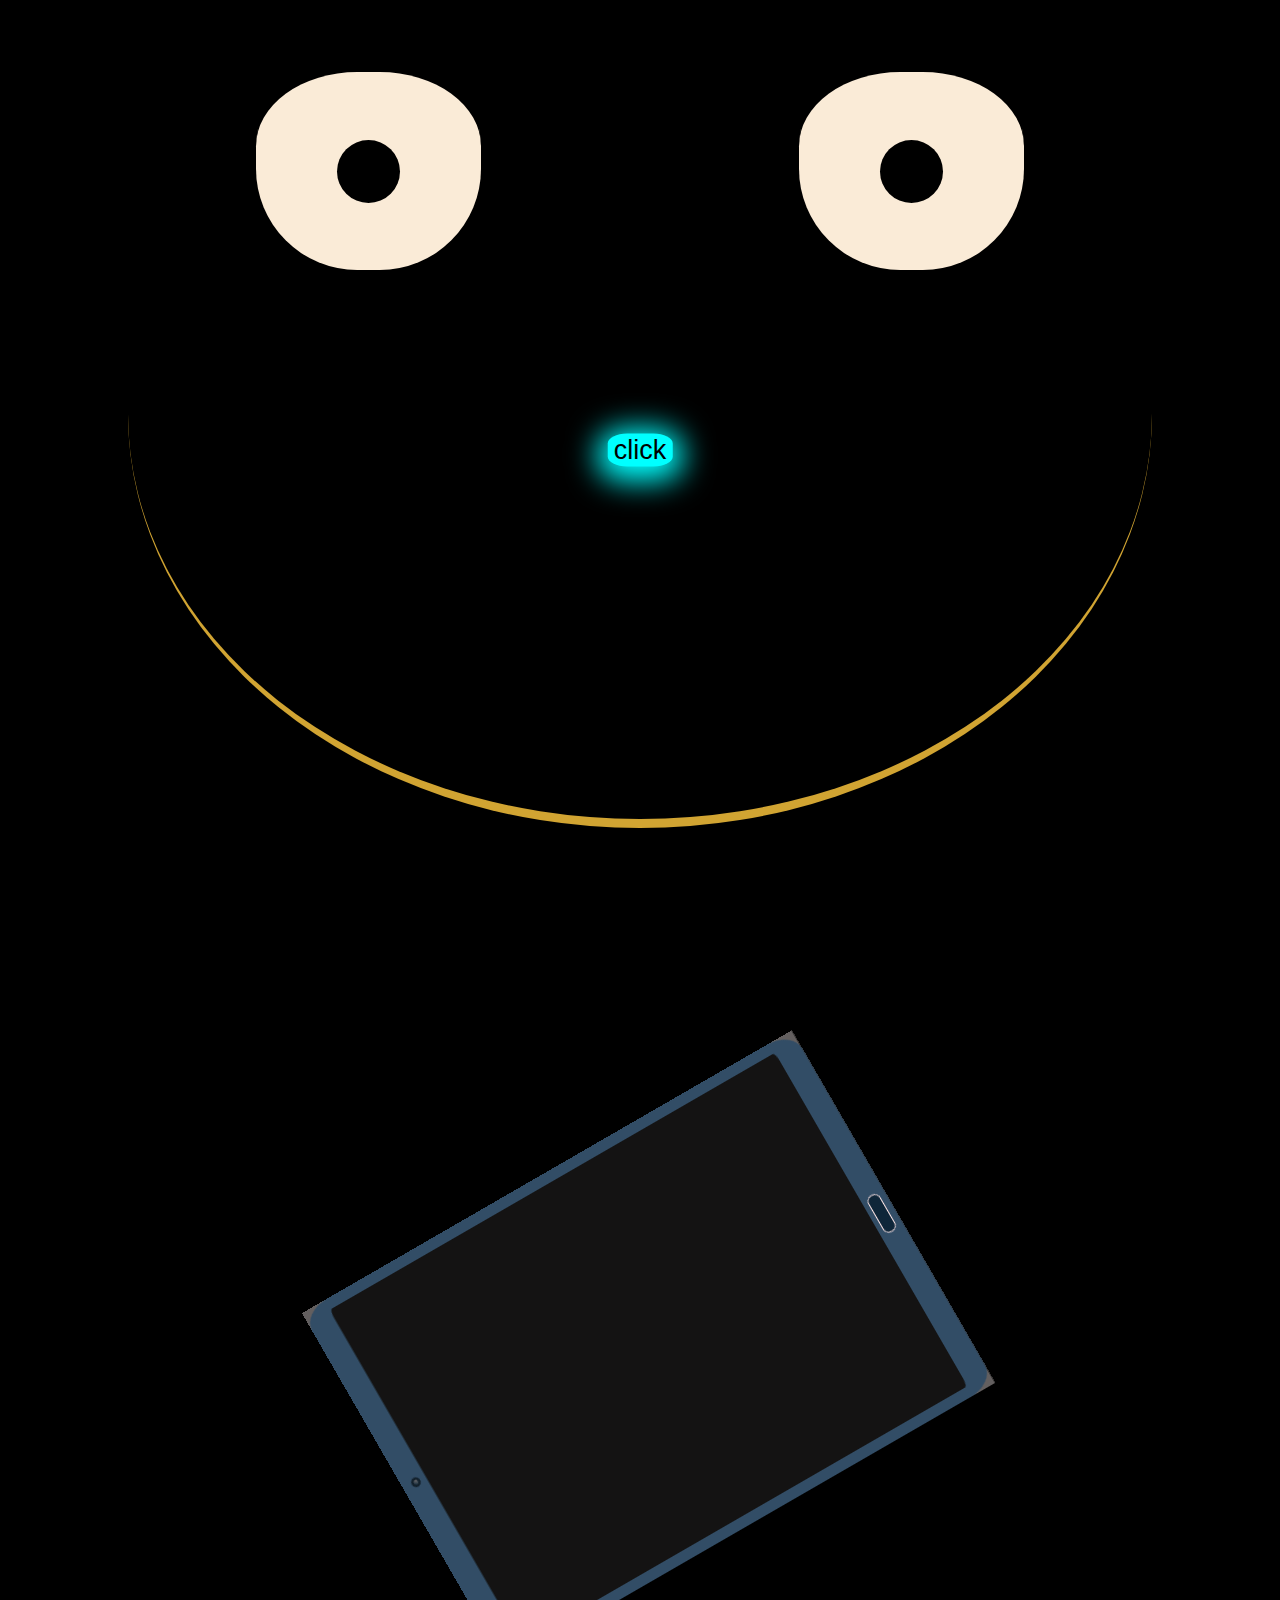
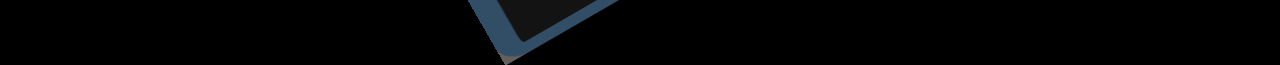
==== commit 8aafa44c: "for 4:3 aspect ratio screen added modification in html and css files in welcome css and mmostly medi" ====
--- a/index.html
+++ b/index.html
@@ -12,746 +12,759 @@
 </head>
 
 <body>
-    <section id="backgroundWall">
-
-        <!-- academic section starts form here  -->
-        <div id="academicSection">
-            <img id="academicPanel" src="images/others/academicSection1.jpg" alt="">
-
-            <div id="academicCertificates">
-                <div id="bscDegree" class="certificateWithPdf">
-                    <img src="images/AcademicCertificates/WeifangBSC_page-0001.jpg" alt="">
-                    <img src="images/AcademicCertificates/WeifangUniversity_page-0001.jpg" alt="">
-                </div>
-                <div id="hscDegree" class="certificateWithPdf">
-                    <img src="images/AcademicCertificates/hsc.jpg" alt="">
-                </div>
-                <div id="sscDegree" class="certificateWithPdf">
-                    <img src="images/AcademicCertificates/ssc.jpg" alt="">
-                </div>
-
-                <div class="glassHolder"></div>
-                <div class="glassHolder"></div>
-                <div class="glassHolder"></div>
-                <div class="glassHolder"></div>
+    <section>
+
+
+        <section id="backgroundWall">
+
+            <!-- academic section starts form here  -->
+            <div id="academicSection">
+                <img id="academicPanel" src="images/others/academicSection1.jpg" alt="">
+
+                <div id="academicCertificates">
+                    <div id="bscDegree" class="certificateWithPdf">
+                        <img src="images/AcademicCertificates/WeifangBSC_page-0001.jpg" alt="">
+                        <img src="images/AcademicCertificates/WeifangUniversity_page-0001.jpg" alt="">
+                    </div>
+                    <div id="hscDegree" class="certificateWithPdf">
+                        <img src="images/AcademicCertificates/hsc.jpg" alt="">
+                    </div>
+                    <div id="sscDegree" class="certificateWithPdf">
+                        <img src="images/AcademicCertificates/ssc.jpg" alt="">
+                    </div>
+
+                    <div class="glassHolder"></div>
+                    <div class="glassHolder"></div>
+                    <div class="glassHolder"></div>
+                    <div class="glassHolder"></div>
+
+                    <!-- this div filter used to create the dark room effect for this specific part -->
+                </div>
+                <div class="sectionFilter"></div>
+            </div>
+
+            <!-- medels section starts form here  -->
+            <div id="madels">
+
+                <img id="swimmingMadels" class="madelsOnHanger" src="images/madels/madelHolders/SwimmingMadels.svg"
+                    alt="">
+                <img id="caromMadels" class="madelsOnHanger" src="images/madels/madelHolders/CaromMadels.svg" alt="">
+
+                <img id="cricketMadels" class="SingleMadelsOnHanger" src="images/madels/madelHolders/CricketMadels.svg"
+                    alt="">
+                <img id="soccerMadels" class="SingleMadelsOnHanger" src="images/madels/madelHolders/SoccerMadels.svg"
+                    alt="">
+
+                <img id="volleyballMadels" class="SingleMadelsOnHanger"
+                    src="images/madels/madelHolders/VolleyMadels.svg" alt="">
+                <img id="athleticsMadels" class="SingleMadelsOnHanger"
+                    src="images/madels/madelHolders/AthleticsMadels.svg" alt="">
+
+
+                <div id="competitiveCertificate">
+                    <div>
+                        <div class="certificateWithPdf">
+                            <img src="images/AcademicCertificates/mathOlympiad.jpg" alt="">
+                        </div>
+
+                        <div class="certificateWithPdf">
+                            <img src="images/AcademicCertificates/paperCuttingMarked.jpg" alt="">
+                        </div>
+                    </div>
+
+                    <div id="certificateHolder"></div>
+
+                    <div id="screw">
+                        <img src="images/others/holderSecrew2.svg" alt="">
+                        <img src="images/others/holderSecrew1.svg" alt="">
+                    </div>
+
+                </div>
 
                 <!-- this div filter used to create the dark room effect for this specific part -->
-            </div>
-            <div class="sectionFilter"></div>
-        </div>
-
-        <!-- medels section starts form here  -->
-        <div id="madels">
-
-            <img id="swimmingMadels" class="madelsOnHanger" src="images/madels/madelHolders/SwimmingMadels.svg" alt="">
-            <img id="caromMadels" class="madelsOnHanger" src="images/madels/madelHolders/CaromMadels.svg" alt="">
-
-            <img id="cricketMadels" class="SingleMadelsOnHanger" src="images/madels/madelHolders/CricketMadels.svg"
-                alt="">
-            <img id="soccerMadels" class="SingleMadelsOnHanger" src="images/madels/madelHolders/SoccerMadels.svg"
-                alt="">
-
-            <img id="volleyballMadels" class="SingleMadelsOnHanger" src="images/madels/madelHolders/VolleyMadels.svg"
-                alt="">
-            <img id="athleticsMadels" class="SingleMadelsOnHanger" src="images/madels/madelHolders/AthleticsMadels.svg"
-                alt="">
-
-
-            <div id="competitiveCertificate">
+                <div class="sectionFilter"></div>
+            </div>
+
+            <!-- certificateres section starts form here  -->
+            <div id="courseCertificates">
+                <!-- 1 -->
+                <div class="certificate certificateWithPdf">
+                    <img src="images/certificatesJPG/bd938831-c0d7-41e7-a7f4-aaaa2e38d29e_page-0001.jpg" alt="">
+                </div>
+                <!-- 2 -->
+                <div class="certificate certificateWithPdf">
+                    <img src="images/certificatesJPG/Coursera google technical support fundamentals_page-0001.jpg"
+                        alt="">
+                </div>
+                <!-- 3 -->
+                <div class="certificate certificateWithPdf">
+                    <img src="images/certificatesJPG/Coursera Bits and Bytes of computer networking_page-0001.jpg"
+                        alt="">
+                </div>
+                <!-- 4 -->
+                <div class="certificate certificateWithPdf">
+                    <img src="images/certificatesJPG/coursera operating system and you   become a power user_page-0001.jpg"
+                        alt="">
+                </div>
+                <!-- 5 -->
+                <div class="certificate certificateWithPdf">
+                    <img src="images/certificatesJPG/Coursera system admin_page-0001.jpg" alt="">
+                </div>
+                <!-- 6 -->
+                <div class="certificate pennUniversityCertificate certificateWithPdf">
+                    <img src="images/certificatesJPG/computer thinking for problem solving_page-0001.jpg" alt="">
+                </div>
+                <!-- 7 -->
+                <div class="certificate certificateWithPdf">
+                    <img src="images/certificatesJPG/Coursera key technologies for business_page-0001.jpg" alt="">
+                </div>
+                <!-- 8 -->
+                <div class="certificate certificateWithPdf">
+                    <img src="images/certificatesJPG/Coursera introduction to artificial intelligence_page-0001.jpg"
+                        alt="">
+                </div>
+                <!-- 9 -->
+                <div class="certificate certificateWithPdf">
+                    <img src="images/certificatesJPG/Coursera introduction to cloud computing_page-0001.jpg" alt="">
+                </div>
+                <!-- 10 -->
+                <div class="certificate certificateWithPdf">
+                    <img src="images/certificatesJPG/Coursera What is data science_page-0001 (1).jpg" alt="">
+                </div>
+                <!-- 11 -->
+
+                <!-- 12 -->
+                <div class="certificate duekUniversityCertificate certificateWithPdf">
+                    <img src="images/certificatesJPG/Coursera math for ml_page-0001.jpg" alt="">
+                </div>
+                <!-- 13 -->
+                <div class="certificate deeplearningCertificate certificateWithPdf">
+                    <img src="images/certificatesJPG/Coursera neural network and deep learning_page-0001.jpg" alt="">
+                </div>
+
+                <div class="certificate ielts certificateWithPdf">
+                    <img src="images/AcademicCertificates/ielts.jpg" alt="">
+                </div>
+
+                <!-- 14 -->
+                <div class="certificate ielts certificateWithPdf">
+                    <img src="images/certificatesJPG/Coursera-it-support_page-0001.jpg" alt="">
+                </div>
+
+
+
+                <!-- this div filter used to create the dark room effect for this specific part -->
+                <div class="sectionFilter"></div>
+            </div>
+
+            <div id="backWallJointPart"></div>
+        </section>
+
+        <!-- standing fan secton  -->
+        <section class="middleRow">
+            <div id="ac">
+                <img src="images/Ac/airConditionar.svg" alt="">
+
+                <div id="acVent">
+                    <div class="ventPlate"></div>
+                    <div class="ventPlate"></div>
+                    <div class="ventPlate"></div>
+                    <div class="ventPlate"></div>
+                    <div class="ventPlate"></div>
+                    <div class="ventPlate"></div>
+                </div>
+
+                <div id="acLight"></div>
+            </div>
+
+            <div id="momSisDiv">
+                <div id="momHoveringDiv">
+                    <div class="dialogue">
+                        <p>He says nowadays computer can do everything !! can it ?</p>
+                    </div>
+                </div>
+
+                <img id="momOnSofaImg" src="images/sittingWoman/MainImages-sittingOnSofaImages/momOnSofa.svg" alt="">
+                <img id="sisImg" src="images/sittingWoman/MainImages-sittingOnSofaImages/sis.svg" alt="">
+                <div class="dialogue sisD">
+                    <p>Everyone loves him. Don't see a reason why you won't ...</p>
+                </div>
+            </div>
+        </section>
+
+        <!-- sitting body and chair section  -->
+        <section id="characterSection">
+            <img id="chair" src="images/others/chair.svg" alt="">
+            <div id="character">
+                <div id="bodyParts">
+                    <img id="body" src="images/character/body2.svg" alt="">
+                    <div id="wools" class="acOn">
+                        <img class="wool" src="images/character/wool2.svg" alt="">
+                        <img class="wool" src="images/character/wool.svg" alt="">
+                    </div>
+                </div>
+                <div id="faceParts">
+                    <img id="hair" class="acOn" src="images/character/hair.svg" alt="">
+                    <img id="face" src="images/character/faceWithHair.svg" alt="">
+                    <div id="smile">
+                        <!-- <img  src="images/character/normalSmile.svg" alt=""> -->
+                    </div>
+                    <div class="eyes">
+                        <div class="eye"></div>
+                        <div class="eye"></div>
+                    </div>
+                </div>
+            </div>
+        </section>
+
+        <!-- frontTable drawing here  -->
+        <section id="tableSection">
+
+            <!-- table formation form here  -->
+            <div id="table">
+                <!-- floating circle when hovered overed the file  -->
+                <div id="circle1" class="floatingCircle"></div>
+                <div id="circle2" class="floatingCircle"></div>
+                <div id="circle3" class="floatingCircle"></div>
+            </div>
+
+            <div id="tableBottom"></div>
+
+            <div id="tableLegs">
+                <div class="tableLeg"></div>
+                <div class="tableLeg"></div>
+            </div>
+
+            <!-- position and designation holder  -->
+            <div id="leftDesignation" class="designation">
+            </div>
+
+            <div id="middleDesignation" class="designation">
+            </div>
+
+            <div id="rightDesignation" class="designation">
+            </div>
+
+
+
+            <!-- tools section to show what tools I use  -->
+            <div id="tools">
+                <!-- all tools I am comfortable with will come here  -->
+                <div id="allTools">
+                    <img src="images/tools/python-seeklogo.com.svg" alt="">
+                    <img src="images/tools/html.svg" alt="">
+                    <img src="images/tools/css3.svg" alt="">
+                    <img src="images/tools/tailwind-css.svg" alt="">
+                    <img src="images/tools/bootstrap.svg" alt="">
+                    <img src="images/tools/javascript.svg" alt="">
+                    <img src="images/tools/react.svg" alt="">
+                    <img src="images/tools/react-router.svg" alt="">
+                    <img src="images/tools/nodejs.svg" alt="">
+                    <img src="images/tools/express-js.svg" alt="">
+                    <img src="images/tools/mongodb.svg" alt="">
+                    <img src="images/tools/daisy.svg" alt="">
+                    <img src="images/tools/material-ui.svg" alt="">
+                    <img src="images/tools/git.svg" alt="">
+                    <img src="images/tools/github.svg" alt="">
+                    <img src="images/tools/adobe-xd.svg" alt="">
+                    <img src="images/tools/adobe-photoshop.svg" alt="">
+                    <img src="images/tools/figma.svg" alt="">
+                    <img src="images/tools/firebase.svg" alt="">
+                    <img src="images/tools/heroku.svg" alt="">
+                    <img src="images/tools/netlify.svg" alt="">
+                    <img src="images/tools/blender-3d.svg" alt="">
+                    <img src="images/tools/visual-studio-code.svg" alt="">
+                    <img src="images/tools/pycharm.svg" alt="">
+                    <img src="images/tools/jupyter.svg" alt="">
+                    <img src="images/tools/adobe-premiere-pro.svg" alt="">
+
+                </div>
+
+                <!-- pen holder image in layers  -->
+                <img class="penHolder" src="images/tableProducts/penholderBack.svg" alt="">
+
+                <img id="allToolsSvg" class="penHolder" src="images/tools/allTools.svg" alt="">
+
+                <img class="penHolder" src="images/tableProducts/penholderFront.svg" alt="">
+
+
+
+
+
+            </div>
+
+
+            <!-- file with all my informations  -->
+            <div id="file">
+                <div id="upperFile">
+                    <h2>
+                        The <br> FILE
+                    </h2>
+                    <div id="fileShine"></div>
+                </div>
+
+                <div id="joiningPart">
+                    <div>
+
+                    </div>
+                </div>
+
+                <!-- file page  -->
+                <div id="filePages">
+                    <p id="lastPageMsg"> Thank you very much <br> for you patience and wish you best of luck <br><br>
+                        from: <span id="signature">md. Antor</span> <br>
+                        <span id="signDate">
+                            <script> document.write(new Date().toLocaleDateString()); </script>
+                        </span>
+                    </p>
+
+
+                    <div>
+                        <div id="memories" class="pageContent">
+
+                            <p>"Some lessons are learned from life, not books."</p>
+
+                            <div id="memoriesImg">
+                                <figure>
+                                    <img src="../images/imagesForFile/coOpPic/ai project.jpg" alt="">
+                                    <figcaption>Computer-vison club</figcaption>
+                                </figure>
+
+                                <figure>
+                                    <img src="../images/imagesForFile/coOpPic/chinese festival.jpg 2.jpg" alt="">
+                                    <figcaption>Chinese Dragon-boat festival</figcaption>
+                                </figure>
+
+                                <figure>
+                                    <img src="../images/imagesForFile/coOpPic/cultural program img.jpg" alt="">
+                                    <figcaption>Performing in festival</figcaption>
+                                </figure>
+
+                                <figure>
+                                    <img src="../images/imagesForFile/coOpPic/football competition.jpg" alt="">
+                                    <figcaption>International soccer team</figcaption>
+                                </figure>
+
+                                <figure>
+                                    <img src="../images/imagesForFile/coOpPic/graduationCeremony.jpg" alt="">
+                                    <figcaption>Graduation moment with leader</figcaption>
+                                </figure>
+
+                                <figure>
+                                    <img src="../images/imagesForFile/coOpPic/with foreigners.jpg" alt="">
+                                    <figcaption>Handsome friends from Africa</figcaption>
+                                </figure>
+
+                                <figure>
+                                    <img src="../images/imagesForFile/coOpPic/msck.jpg" alt="">
+                                    <figcaption>Military school drill</figcaption>
+                                </figure>
+
+                                <figure>
+                                    <img src="../images/imagesForFile/coOpPic/voleyball competition.jpg" alt="">
+                                    <figcaption>International volleyball team</figcaption>
+                                </figure>
+                            </div>
+
+                            <h2>Memories</h2>
+
+                        </div>
+                    </div>
+
+                    <div>
+                        <div id="resumePage" class="pageContent">
+                            <h2>CV </h2>
+                            <button><a href="images/CV-MdAntor.pdf" download> Download </a></button>
+
+                            <div id="resume">
+                                <img src="../images/imagesForFile/resume.jpg" alt="">
+                            </div>
+
+                        </div>
+                    </div>
+
+                    <div>
+                        <div id="projectsPage" class="pageContent">
+                            <h2>Projects</h2>
+
+                            <div class="projectOnPage">
+                                <a href="" target="_blank">
+                                    <img src="images/tableProducts/projects/protfolio.jpg" alt="">
+                                </a>
+
+                                <ul>
+                                    <li>An uncommon PROTFOLIO site attempt</li>
+                                    <li>Multi-layer website using only html, css and js</li>
+                                    <li>Understanding how Single page application like: React / Angular could helped
+                                    </li>
+                                    <li>used backend and mail without reloading</li>
+                                </ul>
+                            </div>
+
+                            <div class="projectOnPage">
+                                <ul>
+                                    <li>A motor tools supplying site to customer</li>
+                                    <li>Show and hide path based on authentication</li>
+                                    <li>Data stored and provided using authN and authZ</li>
+                                    <li><a href="https://github.com/Antor1155/service-providing-company-client-side-assignment-12"
+                                            target="_blank">GitHub
+                                            Client-side</a>
+                                        <a href="https://github.com/Antor1155/-service-providing-company-backend-server-side-assignment-12"
+                                            target="_blank">GitHub
+                                            server-side</a>
+                                    </li>
+
+                                </ul>
+
+                                <a href="https://finalwarehouse-4650b.web.app/" target="_blank">
+                                    <img src="images/tableProducts/projects/alexTools.jpg" alt="">
+                                </a>
+                            </div>
+
+                            <div class="projectOnPage">
+                                <a href="https://warehouse-734e0.web.app/" target="_blank">
+                                    <img src="images/tableProducts/projects/foodFirst.jpg" alt="">
+                                </a>
+
+                                <ul>
+                                    <li>A restaurant warehouse Management site</li>
+                                    <li>JWT token for authZ with firebase authN</li>
+                                    <li>React js, mongoDb database with express-js</li>
+                                    <li><a href="https://github.com/Antor1155/warehouse-management-client-side-assignment11"
+                                            target="_blank">GitHub
+                                            Client-side</a>
+                                        <a href="https://github.com/Antor1155/warehouse-management-backendServer-side-assignment11"
+                                            target="_blank">GitHub
+                                            server-side</a>
+                                    </li>
+
+                                </ul>
+                            </div>
+
+                            <div class="projectOnPage">
+                                <ul>
+                                    <li>An independent photographer's website</li>
+                                    <li>Login system with google-authentication</li>
+                                    <li>Place order to contact the photographer</li>
+                                    <li><a href="https://github.com/Antor1155/Independent-service-provider-assignmetn10"
+                                            target="_blank">GitHub
+                                            link</a></li>
+
+                                </ul>
+                                <a href="https://independent-photographer-726fa.web.app/" target="_blank">
+                                    <img src="images/tableProducts/projects/alpha'sPpalace.jpg" alt="">
+                                </a>
+                            </div>
+
+                        </div>
+                    </div>
+
+                    <div>
+                        <div id="skills" class="pageContent">
+                            <h3>Education and Skills</h3>
+
+                            <div id="skillsTop">
+
+                                <div id="schools">
+                                    <label>Bachalor's Degree: </label>
+                                    <p>Weifang University of Science and Technologies, China</p>
+                                    <label>College and Middle-school Degree: </label>
+                                    <p>Military Collegiate School Khulna, Bangladesh</p>
+                                </div>
+
+                                <div id="indicator">
+                                    <li>Skills</li>
+                                    <li>Courses</li>
+                                    <li>Academic</li>
+                                </div>
+                            </div>
+
+
+                            <div id="skillsBottom">
+
+                                <div id="mathAndOthers">
+                                    <label> Computational Thinking for Problem Solving by Penn</label>
+
+                                    <div id="gITsupport">
+
+                                        <div id="webdevByPh">
+                                            <label>Complete Web-Development <br>
+                                                by Programmign Hero</label>
+
+                                            <ul>
+                                                <li>Html</li>
+                                                <li>CSS</li>
+                                                <li>Bootstrap</li>
+                                                <li>Tailwind</li>
+                                                <li>Javascript</li>
+                                                <li>React</li>
+                                                <li>Firebase</li>
+                                                <li>Heroku</li>
+                                                <li>JWT</li>
+                                                <li>node js</li>
+                                                <li>Express JS</li>
+                                                <li>mongoDb</li>
+                                                <li>Git</li>
+                                                <li>photoshop</li>
+                                                <li>Figma</li>
+                                            </ul>
+                                        </div>
+
+
+                                        <ul>
+                                            <li>Hashing</li>
+                                            <li>Encrypting</li>
+                                            <li>Networking</li>
+                                            <li>Operating System</li>
+                                            <li>Trouble shoothing</li>
+                                            <li>Technical Support</li>
+                                            <li>Remote connection</li>
+                                            <li>Computer structure</li>
+                                            <li>python</li>
+                                        </ul>
+
+                                        <label> Google IT Support Specialist</label>
+                                    </div>
+
+                                    <label> Data Science Math Skills by Duke University</label>
+                                    <label> Neural Networks and Deep Learning by DeepLearnig.AI</label>
+                                </div>
+
+                                <label> Key technologies for Business by IBM</label>
+                            </div>
+
+                        </div>
+                    </div>
+
+                    <div>
+                        <div id="aboutMe" class="pageContent">
+
+                            <div id="aboutMeTop">
+                                <img src="images/imagesForFile/Antor passport size photo.jpg" alt="">
+                                <div>
+                                    <h2>About me</h2>
+                                    <p> <span> I am a Web-developer with IT SUPPORT knowledge and Computer Science
+                                            background. </span>Am from a suburb in Bangladesh but in search of knowledge
+                                        have been in different locality, provinces and countries. Being in different
+                                        places
+                                        actually gave me the inspiration about being web-developer and computer person
+                                        to be
+                                        in all places at once using web apps.</p>
+                                </div>
+                            </div>
+
+                            <img id="tape" src="images/imagesForFile/tape.svg" alt="">
+
+                            <div id="aboutMeBottom">
+                                <div>
+                                    <img class="smImg" src="images/imagesForFile/militaryImg.jpg" alt="">
+                                    <p>Studied middle school and college in a MILITARY operated residential School,
+                                        Which
+                                        tought me <q>Self descipline is the fist step toward success</q></p>
+                                </div>
+
+                                <div>
+                                    <p>Uvinersity life in China gave me opportunity to make friends with people from
+                                        different countries, cultures and background . </p>
+                                    <img class="smImg" src="images/imagesForFile/chineseFestival.jpg" alt="">
+                                </div>
+
+                                <div>
+                                    <img class="smImg" src="images/imagesForFile/voleyball competition.jpg" alt="">
+                                    <p>And sports tought: <q> success is all about team work. If team wins, you win and
+                                            indivisual fails, team fails. </q></p>
+                                </div>
+
+                                <!-- <img class="smImg" src="images/imagesForFile/chineseFestival.jpg" alt="">
+                            <img class="smImg" src="images/imagesForFile/voleyball competition.jpg" alt="">                            -->
+                            </div>
+
+                        </div>
+                    </div>
+                </div>
+
+                <div id="lowerFile">
+                    <!-- file buttons  -->
+                    <div id="nextBtn">
+                        <p>Next</p>
+                    </div>
+                    <div id="previousBtn">
+                        <p>Previous</p>
+                    </div>
+                    <div id="closeBtn">
+                        <p>Close</p>
+                    </div>
+                </div>
+            </div>
+
+
+            <!-- projects Board  -->
+            <div id="projectBoard">
+
+                <div id="paperOfClipBoard">
+                    <h2>Projects</h2>
+
+                    <div id="projects">
+
+                        <div class="project">
+                            <!-- <a href="" target="_blank"> -->
+                            <figure>
+                                <img src="images/tableProducts/projects/protfolio.jpg" alt="">
+                                <figcaption>Protfolio</figcaption>
+                            </figure>
+                            <!-- </a> -->
+                        </div>
+
+                        <div class="project">
+                            <!-- <a href="https://finalwarehouse-4650b.web.app/" target="_blank"> -->
+                            <figure>
+                                <img src="images/tableProducts/projects/alexTools.jpg" alt="">
+                                <figcaption>AlexTools</figcaption>
+                            </figure>
+                            <!-- </a> -->
+                        </div>
+
+                        <div class="project">
+                            <!-- <a href="https://independent-photographer-726fa.web.app/" target="_blank"> -->
+                            <figure>
+                                <img src="images/tableProducts/projects/alpha'sPpalace.jpg" alt="">
+                                <figcaption>alpha'sPpalace</figcaption>
+                            </figure>
+                            <!-- </a> -->
+                        </div>
+
+                        <div class="project">
+                            <!-- <a href="https://warehouse-734e0.web.app/" target="_blank"> -->
+                            <figure>
+                                <img src="images/tableProducts/projects/foodFirst.jpg" alt="">
+                                <figcaption>Food First</figcaption>
+                            </figure>
+                            <!-- </a> -->
+                        </div>
+
+
+                    </div>
+                </div>
+
+
+                <img id="clipOfBoard" src="images/tableProducts/clipOfBoard.svg" alt="">
+            </div>
+
+            <!-- mail box  -->
+            <div id="mail">
+                <form onsubmit="sendMail(event)">
+                    <!-- <label for="to">To:</label> -->
+                    <input type="email" name="from" placeholder="from: " required>
+                    <input type="email" name="to" value="to: md.antor1155@gmail.com" disabled>
+                    <input type="text" name="subject" placeholder="subject:" id="" required>
+                    <textarea name="mail" id="" placeholder="mail" rows="3" required></textarea>
+
+
+                    <button type="submit">submit</button>
+
+                </form>
+            </div>
+
+
+            <!-- fb link  -->
+            <div id="fbLink">
+                <img id="pencil" src="images/tableProducts/pencil.svg" alt="">
+
+                <img id="eraser" src="images/tableProducts/eraser.svg" alt="">
+                <img id="sharpner" src="images/tableProducts/sharpener.svg" alt="">
+
+                <img id="spectacles" src="images/tableProducts/spectacles.svg" alt="">
+
+                <div class="socialLogo"></div>
+
+
+            </div>
+
+            <!-- git pad with github link  -->
+            <div id="gitPad">
+                <div class="socialLogo"></div>
+            </div>
+
+            <!-- linked in link with cup  -->
+            <div id="cupHolder">
+            </div>
+            <div id="linkedInCup">
+
+                <img class="coffeeSmoke" src="images/tableProducts/smoke3.svg" alt="">
+                <img class="coffeeSmoke" src="images/tableProducts/smoke2.svg" alt="">
+                <div class="socialLogo"></div>
+            </div>
+
+        </section>
+
+        <!-- section showing pdf files of all certificate  -->
+        <section id="pdfSection">
+            <div id="certificatePdf">
+            </div>
+
+            <div id="pdfCamera"></div>
+            <!-- <div id="pdfCloseButton"></div> -->
+            <button id="pdfCloseButton" onclick="removePdf()"></button>
+        </section>
+
+
+        <section id="welcomeSection">
+
+            <!-- welcome text masked  -->
+            <div class="maskedContainer">
+                <div id="leftToRightFirst"></div>
+
+                <div class="rtl">
+                    <div></div>
+                </div>
+
+                <div id="leftToRightSecond"></div>
+            </div>
+
+            <!-- barcode image  -->
+            <img id="codedImg" src="images/welcomeSectionImages/qr-code.svg" alt="">
+            <p id="codedImgAlert">Copied to clipboard !!</p>
+
+            <!-- context section to mention different contribution -->
+            <div id="context">
+                <h5>Developed by</h5>
+                <h5>Animated by</h5>
+                <h5>Tested by</h5>
+
+            </div>
+            <div id="contextSecond">
+                <h5>Imagined by</h5>
+                <h5>Directed by</h5>
+                <h5>Designed by</h5>
+            </div>
+        </section>
+
+
+        <section id="loader">
+
+            <div id="loadFigure"></div>
+
+            <div id="loadEyes">
                 <div>
-                    <div class="certificateWithPdf">
-                        <img src="images/AcademicCertificates/mathOlympiad.jpg" alt="">
-                    </div>
-
-                    <div class="certificateWithPdf">
-                        <img src="images/AcademicCertificates/paperCuttingMarked.jpg" alt="">
-                    </div>
-                </div>
-
-                <div id="certificateHolder"></div>
-
-                <div id="screw">
-                    <img src="images/others/holderSecrew2.svg" alt="">
-                    <img src="images/others/holderSecrew1.svg" alt="">
-                </div>
-
-            </div>
-
-            <!-- this div filter used to create the dark room effect for this specific part -->
-            <div class="sectionFilter"></div>
-        </div>
-
-        <!-- certificateres section starts form here  -->
-        <div id="courseCertificates">
-            <!-- 1 -->
-            <div class="certificate certificateWithPdf">
-                <img src="images/certificatesJPG/bd938831-c0d7-41e7-a7f4-aaaa2e38d29e_page-0001.jpg" alt="">
-            </div>
-            <!-- 2 -->
-            <div class="certificate certificateWithPdf">
-                <img src="images/certificatesJPG/Coursera google technical support fundamentals_page-0001.jpg" alt="">
-            </div>
-            <!-- 3 -->
-            <div class="certificate certificateWithPdf">
-                <img src="images/certificatesJPG/Coursera Bits and Bytes of computer networking_page-0001.jpg" alt="">
-            </div>
-            <!-- 4 -->
-            <div class="certificate certificateWithPdf">
-                <img src="images/certificatesJPG/coursera operating system and you   become a power user_page-0001.jpg"
-                    alt="">
-            </div>
-            <!-- 5 -->
-            <div class="certificate certificateWithPdf">
-                <img src="images/certificatesJPG/Coursera system admin_page-0001.jpg" alt="">
-            </div>
-            <!-- 6 -->
-            <div class="certificate pennUniversityCertificate certificateWithPdf">
-                <img src="images/certificatesJPG/computer thinking for problem solving_page-0001.jpg" alt="">
-            </div>
-            <!-- 7 -->
-            <div class="certificate certificateWithPdf">
-                <img src="images/certificatesJPG/Coursera key technologies for business_page-0001.jpg" alt="">
-            </div>
-            <!-- 8 -->
-            <div class="certificate certificateWithPdf">
-                <img src="images/certificatesJPG/Coursera introduction to artificial intelligence_page-0001.jpg" alt="">
-            </div>
-            <!-- 9 -->
-            <div class="certificate certificateWithPdf">
-                <img src="images/certificatesJPG/Coursera introduction to cloud computing_page-0001.jpg" alt="">
-            </div>
-            <!-- 10 -->
-            <div class="certificate certificateWithPdf">
-                <img src="images/certificatesJPG/Coursera What is data science_page-0001 (1).jpg" alt="">
-            </div>
-            <!-- 11 -->
-
-            <!-- 12 -->
-            <div class="certificate duekUniversityCertificate certificateWithPdf">
-                <img src="images/certificatesJPG/Coursera math for ml_page-0001.jpg" alt="">
-            </div>
-            <!-- 13 -->
-            <div class="certificate deeplearningCertificate certificateWithPdf">
-                <img src="images/certificatesJPG/Coursera neural network and deep learning_page-0001.jpg" alt="">
-            </div>
-
-            <div class="certificate ielts certificateWithPdf">
-                <img src="images/AcademicCertificates/ielts.jpg" alt="">
-            </div>
-            
-            <!-- 14 -->
-            <div class="certificate ielts certificateWithPdf">
-                <img src="images/certificatesJPG/Coursera-it-support_page-0001.jpg" alt="">
-            </div>
-
-
-
-            <!-- this div filter used to create the dark room effect for this specific part -->
-            <div class="sectionFilter"></div>
-        </div>
-
-        <div id="backWallJointPart"></div>
+                    <div></div>
+                </div>
+                <div>
+                    <div></div>
+                </div>
+            </div>
+
+            <div id="loadingText">
+                <div>
+                    <p>loading...</p>
+                    <div id="loadingProgress">
+                        <div></div>
+                    </div>
+                </div>
+                <button>click</button>
+            </div>
+        </section>
+
     </section>
-
-    <!-- standing fan secton  -->
-    <section class="middleRow">
-        <div id="ac">
-            <img src="images/Ac/airConditionar.svg" alt="">
-
-            <div id="acVent">
-                <div class="ventPlate"></div>
-                <div class="ventPlate"></div>
-                <div class="ventPlate"></div>
-                <div class="ventPlate"></div>
-                <div class="ventPlate"></div>
-                <div class="ventPlate"></div>
-            </div>
-
-            <div id="acLight"></div>
-        </div>
-
-        <div id="momSisDiv">
-            <div id="momHoveringDiv">
-                <div class="dialogue">
-                    <p>He says nowadays computer can do everything !! can it ?</p>
-                </div>
-            </div>
-
-            <img id="momOnSofaImg" src="images/sittingWoman/MainImages-sittingOnSofaImages/momOnSofa.svg" alt="">
-            <img id="sisImg" src="images/sittingWoman/MainImages-sittingOnSofaImages/sis.svg" alt="">
-            <div class="dialogue sisD">
-                <p>Everyone loves him. Don't see a reason why you won't ...</p>
-            </div>
-        </div>
-    </section>
-
-    <!-- sitting body and chair section  -->
-    <section id="characterSection">
-        <img id="chair" src="images/others/chair.svg" alt="">
-        <div id="character">
-            <div id="bodyParts">
-                <img id="body" src="images/character/body2.svg" alt="">
-                <div id="wools" class="acOn">
-                    <img class="wool" src="images/character/wool2.svg" alt="">
-                    <img class="wool" src="images/character/wool.svg" alt="">
-                </div>
-            </div>
-            <div id="faceParts">
-                <img id="hair" class="acOn" src="images/character/hair.svg" alt="">
-                <img id="face" src="images/character/faceWithHair.svg" alt="">
-                <div id="smile">
-                    <!-- <img  src="images/character/normalSmile.svg" alt=""> -->
-                </div>
-                <div class="eyes">
-                    <div class="eye"></div>
-                    <div class="eye"></div>
-                </div>
-            </div>
-        </div>
-    </section>
-
-    <!-- frontTable drawing here  -->
-    <section id="tableSection">
-
-        <!-- table formation form here  -->
-        <div id="table">
-            <!-- floating circle when hovered overed the file  -->
-            <div id="circle1" class="floatingCircle"></div>
-            <div id="circle2" class="floatingCircle"></div>
-            <div id="circle3" class="floatingCircle"></div>
-        </div>
-
-        <div id="tableBottom"></div>
-
-        <div id="tableLegs">
-            <div class="tableLeg"></div>
-            <div class="tableLeg"></div>
-        </div>
-
-        <!-- position and designation holder  -->
-        <div id="leftDesignation" class="designation">
-        </div>
-
-        <div id="middleDesignation" class="designation">
-        </div>
-
-        <div id="rightDesignation" class="designation">
-        </div>
-
-
-
-        <!-- tools section to show what tools I use  -->
-        <div id="tools">
-            <!-- all tools I am comfortable with will come here  -->
-            <div id="allTools">
-                <img src="images/tools/python-seeklogo.com.svg" alt="">
-                <img src="images/tools/html.svg" alt="">
-                <img src="images/tools/css3.svg" alt="">
-                <img src="images/tools/tailwind-css.svg" alt="">
-                <img src="images/tools/bootstrap.svg" alt="">
-                <img src="images/tools/javascript.svg" alt="">
-                <img src="images/tools/react.svg" alt="">
-                <img src="images/tools/react-router.svg" alt="">
-                <img src="images/tools/nodejs.svg" alt="">
-                <img src="images/tools/express-js.svg" alt="">
-                <img src="images/tools/mongodb.svg" alt="">
-                <img src="images/tools/daisy.svg" alt="">
-                <img src="images/tools/material-ui.svg" alt="">
-                <img src="images/tools/git.svg" alt="">
-                <img src="images/tools/github.svg" alt="">
-                <img src="images/tools/adobe-xd.svg" alt="">
-                <img src="images/tools/adobe-photoshop.svg" alt="">
-                <img src="images/tools/figma.svg" alt="">
-                <img src="images/tools/firebase.svg" alt="">
-                <img src="images/tools/heroku.svg" alt="">
-                <img src="images/tools/netlify.svg" alt="">
-                <img src="images/tools/blender-3d.svg" alt="">
-                <img src="images/tools/visual-studio-code.svg" alt="">
-                <img src="images/tools/pycharm.svg" alt="">
-                <img src="images/tools/jupyter.svg" alt="">
-                <img src="images/tools/adobe-premiere-pro.svg" alt="">
-
-            </div>
-
-            <!-- pen holder image in layers  -->
-            <img class="penHolder" src="images/tableProducts/penholderBack.svg" alt="">
-
-            <img id="allToolsSvg" class="penHolder" src="images/tools/allTools.svg" alt="">
-
-            <img class="penHolder" src="images/tableProducts/penholderFront.svg" alt="">
-
-
-
-
-
-        </div>
-
-
-        <!-- file with all my informations  -->
-        <div id="file">
-            <div id="upperFile">
-                <h2>
-                    The <br> FILE
-                </h2>
-                <div id="fileShine"></div>
-            </div>
-
-            <div id="joiningPart">
-                <div>
-
-                </div>
-            </div>
-
-            <!-- file page  -->
-            <div id="filePages">
-                <p id="lastPageMsg"> Thank you very much <br> for you patience and wish you best of luck <br><br>
-                    from: <span id="signature">md. Antor</span> <br>
-                    <span id="signDate"><script> document.write(new Date().toLocaleDateString()); </script></span>
-                </p>
-
-
-                <div>
-                    <div id="memories" class="pageContent">
-
-                        <p>"Some lessons are learned from life, not books."</p>
-
-                        <div id="memoriesImg">
-                            <figure>
-                                <img src="../images/imagesForFile/coOpPic/ai project.jpg" alt="">
-                                <figcaption>Computer-vison club</figcaption>
-                            </figure>
-
-                            <figure>
-                                <img src="../images/imagesForFile/coOpPic/chinese festival.jpg 2.jpg" alt="">
-                                <figcaption>Chinese Dragon-boat festival</figcaption>
-                            </figure>
-
-                            <figure>
-                                <img src="../images/imagesForFile/coOpPic/cultural program img.jpg" alt="">
-                                <figcaption>Performing in festival</figcaption>
-                            </figure>
-
-                            <figure>
-                                <img src="../images/imagesForFile/coOpPic/football competition.jpg" alt="">
-                                <figcaption>International soccer team</figcaption>
-                            </figure>
-
-                            <figure>
-                                <img src="../images/imagesForFile/coOpPic/graduationCeremony.jpg" alt="">
-                                <figcaption>Graduation moment with leader</figcaption>
-                            </figure>
-
-                            <figure>
-                                <img src="../images/imagesForFile/coOpPic/with foreigners.jpg" alt="">
-                                <figcaption>Handsome friends from Africa</figcaption>
-                            </figure>
-
-                            <figure>
-                                <img src="../images/imagesForFile/coOpPic/msck.jpg" alt="">
-                                <figcaption>Military school drill</figcaption>
-                            </figure>
-
-                            <figure>
-                                <img src="../images/imagesForFile/coOpPic/voleyball competition.jpg" alt="">
-                                <figcaption>International volleyball team</figcaption>
-                            </figure>
-                        </div>
-
-                        <h2>Memories</h2>
-
-                    </div>
-                </div>
-
-                <div>
-                    <div id="resumePage" class="pageContent">
-                        <h2>CV </h2>
-                        <button><a href="images/CV-MdAntor.pdf" download> Download  </a></button>
-
-                        <div id="resume">
-                            <img src="../images/imagesForFile/resume.jpg" alt="">
-                        </div>
-
-                    </div>
-                </div>
-
-                <div>
-                    <div id="projectsPage" class="pageContent">
-                        <h2>Projects</h2>
-
-                        <div class="projectOnPage">
-                            <a href="" target="_blank">
-                                <img src="images/tableProducts/projects/protfolio.jpg" alt="">
-                            </a>
-
-                            <ul>
-                                <li>An uncommon PROTFOLIO site attempt</li>
-                                <li>Multi-layer website using only html, css and js</li>
-                                <li>Understanding how Single page application like: React / Angular could helped</li>
-                                <li>used backend and mail without reloading</li>
-                            </ul>
-                        </div>
-
-                        <div class="projectOnPage">
-                            <ul>
-                                <li>A motor tools supplying site to customer</li>
-                                <li>Show and hide path based on authentication</li>
-                                <li>Data stored and provided using authN and authZ</li>
-                                <li><a href="https://github.com/Antor1155/service-providing-company-client-side-assignment-12"
-                                        target="_blank">GitHub
-                                        Client-side</a>
-                                    <a href="https://github.com/Antor1155/-service-providing-company-backend-server-side-assignment-12"
-                                        target="_blank">GitHub
-                                        server-side</a>
-                                </li>
-
-                            </ul>
-
-                            <a href="https://finalwarehouse-4650b.web.app/" target="_blank">
-                                <img src="images/tableProducts/projects/alexTools.jpg" alt="">
-                            </a>
-                        </div>
-
-                        <div class="projectOnPage">
-                            <a href="https://warehouse-734e0.web.app/" target="_blank">
-                                <img src="images/tableProducts/projects/foodFirst.jpg" alt="">
-                            </a>
-
-                            <ul>
-                                <li>A restaurant warehouse Management site</li>
-                                <li>JWT token for authZ with firebase authN</li>
-                                <li>React js, mongoDb database with express-js</li>
-                                <li><a href="https://github.com/Antor1155/warehouse-management-client-side-assignment11"
-                                        target="_blank">GitHub
-                                        Client-side</a>
-                                    <a href="https://github.com/Antor1155/warehouse-management-backendServer-side-assignment11"
-                                        target="_blank">GitHub
-                                        server-side</a>
-                                </li>
-
-                            </ul>
-                        </div>
-
-                        <div class="projectOnPage">
-                            <ul>
-                                <li>An independent photographer's website</li>
-                                <li>Login system with google-authentication</li>
-                                <li>Place order to contact the photographer</li>
-                                <li><a href="https://github.com/Antor1155/Independent-service-provider-assignmetn10"
-                                        target="_blank">GitHub
-                                        link</a></li>
-
-                            </ul>
-                            <a href="https://independent-photographer-726fa.web.app/" target="_blank">
-                                <img src="images/tableProducts/projects/alpha'sPpalace.jpg" alt="">
-                            </a>
-                        </div>
-
-                    </div>
-                </div>
-
-                <div>
-                    <div id="skills" class="pageContent">
-                        <h3>Education and Skills</h3>
-
-                        <div id="skillsTop">
-
-                            <div id="schools">
-                                <label>Bachalor's Degree: </label>
-                                <p>Weifang University of Science and Technologies, China</p>
-                                <label>College and Middle-school Degree: </label>
-                                <p>Military Collegiate School Khulna, Bangladesh</p>
-                            </div>
-
-                            <div id="indicator">
-                                <li>Skills</li>
-                                <li>Courses</li>
-                                <li>Academic</li>
-                            </div>
-                        </div>
-
-
-                        <div id="skillsBottom">
-
-                            <div id="mathAndOthers">
-                                <label> Computational Thinking for Problem Solving by Penn</label>
-
-                                <div id="gITsupport">
-
-                                    <div id="webdevByPh">
-                                        <label>Complete Web-Development <br>
-                                            by Programmign Hero</label>
-
-                                        <ul>
-                                            <li>Html</li>
-                                            <li>CSS</li>
-                                            <li>Bootstrap</li>
-                                            <li>Tailwind</li>
-                                            <li>Javascript</li>
-                                            <li>React</li>
-                                            <li>Firebase</li>
-                                            <li>Heroku</li>
-                                            <li>JWT</li>
-                                            <li>node js</li>
-                                            <li>Express JS</li>
-                                            <li>mongoDb</li>
-                                            <li>Git</li>
-                                            <li>photoshop</li>
-                                            <li>Figma</li>
-                                        </ul>
-                                    </div>
-
-
-                                    <ul>
-                                        <li>Hashing</li>
-                                        <li>Encrypting</li>
-                                        <li>Networking</li>
-                                        <li>Operating System</li>
-                                        <li>Trouble shoothing</li>
-                                        <li>Technical Support</li>
-                                        <li>Remote connection</li>
-                                        <li>Computer structure</li>
-                                        <li>python</li>
-                                    </ul>
-
-                                    <label> Google IT Support Specialist</label>
-                                </div>
-
-                                <label> Data Science Math Skills by Duke University</label>
-                                <label> Neural Networks and Deep Learning by DeepLearnig.AI</label>
-                            </div>
-
-                            <label> Key technologies for Business by IBM</label>
-                        </div>
-
-                    </div>
-                </div>
-
-                <div>
-                    <div id="aboutMe" class="pageContent">
-
-                        <div id="aboutMeTop">
-                            <img src="images/imagesForFile/Antor passport size photo.jpg" alt="">
-                            <div>
-                                <h2>About me</h2>
-                                <p> <span> I am a Web-developer with IT SUPPORT knowledge and Computer Science
-                                        background. </span>Am from a suburb in Bangladesh but in search of knowledge
-                                    have been in different locality, provinces and countries. Being in different places
-                                    actually gave me the inspiration about being web-developer and computer person to be
-                                    in all places at once using web apps.</p>
-                            </div>
-                        </div>
-
-                        <img id="tape" src="images/imagesForFile/tape.svg" alt="">
-
-                        <div id="aboutMeBottom">
-                            <div>
-                                <img class="smImg" src="images/imagesForFile/militaryImg.jpg" alt="">
-                                <p>Studied middle school and college in a MILITARY operated residential School, Which
-                                    tought me <q>Self descipline is the fist step toward success</q></p>
-                            </div>
-
-                            <div>
-                                <p>Uvinersity life in China gave me opportunity to make friends with people from
-                                    different countries, cultures and background . </p>
-                                <img class="smImg" src="images/imagesForFile/chineseFestival.jpg" alt="">
-                            </div>
-
-                            <div>
-                                <img class="smImg" src="images/imagesForFile/voleyball competition.jpg" alt="">
-                                <p>And sports tought: <q> success is all about team work. If team wins, you win and
-                                        indivisual fails, team fails. </q></p>
-                            </div>
-
-                            <!-- <img class="smImg" src="images/imagesForFile/chineseFestival.jpg" alt="">
-                            <img class="smImg" src="images/imagesForFile/voleyball competition.jpg" alt="">                            -->
-                        </div>
-
-                    </div>
-                </div>
-            </div>
-
-            <div id="lowerFile">
-                <!-- file buttons  -->
-                <div id="nextBtn">
-                    <p>Next</p>
-                </div>
-                <div id="previousBtn">
-                    <p>Previous</p>
-                </div>
-                <div id="closeBtn">
-                    <p>Close</p>
-                </div>
-            </div>
-        </div>
-
-
-        <!-- projects Board  -->
-        <div id="projectBoard">
-
-            <div id="paperOfClipBoard">
-                <h2>Projects</h2>
-
-                <div id="projects">
-
-                    <div class="project">
-                        <!-- <a href="" target="_blank"> -->
-                        <figure>
-                            <img src="images/tableProducts/projects/protfolio.jpg" alt="">
-                            <figcaption>Protfolio</figcaption>
-                        </figure>
-                        <!-- </a> -->
-                    </div>
-
-                    <div class="project">
-                        <!-- <a href="https://finalwarehouse-4650b.web.app/" target="_blank"> -->
-                        <figure>
-                            <img src="images/tableProducts/projects/alexTools.jpg" alt="">
-                            <figcaption>AlexTools</figcaption>
-                        </figure>
-                        <!-- </a> -->
-                    </div>
-
-                    <div class="project">
-                        <!-- <a href="https://independent-photographer-726fa.web.app/" target="_blank"> -->
-                        <figure>
-                            <img src="images/tableProducts/projects/alpha'sPpalace.jpg" alt="">
-                            <figcaption>alpha'sPpalace</figcaption>
-                        </figure>
-                        <!-- </a> -->
-                    </div>
-
-                    <div class="project">
-                        <!-- <a href="https://warehouse-734e0.web.app/" target="_blank"> -->
-                        <figure>
-                            <img src="images/tableProducts/projects/foodFirst.jpg" alt="">
-                            <figcaption>Food First</figcaption>
-                        </figure>
-                        <!-- </a> -->
-                    </div>
-
-
-                </div>
-            </div>
-
-
-            <img id="clipOfBoard" src="images/tableProducts/clipOfBoard.svg" alt="">
-        </div>
-
-        <!-- mail box  -->
-        <div id="mail">
-            <form onsubmit="sendMail(event)">
-                <!-- <label for="to">To:</label> -->
-                <input type="email" name="from" placeholder="from: " required>
-                <input type="email" name="to" value="to: md.antor1155@gmail.com" disabled>
-                <input type="text" name="subject" placeholder="subject:" id="" required>
-                <textarea name="mail" id="" placeholder="mail" rows="3" required></textarea>
-
-
-                <button type="submit">submit</button>
-
-            </form>
-        </div>
-
-
-        <!-- fb link  -->
-        <div id="fbLink">
-            <img id="pencil" src="images/tableProducts/pencil.svg" alt="">
-
-            <img id="eraser" src="images/tableProducts/eraser.svg" alt="">
-            <img id="sharpner" src="images/tableProducts/sharpener.svg" alt="">
-
-            <img id="spectacles" src="images/tableProducts/spectacles.svg" alt="">
-
-            <div class="socialLogo"></div>
-
-
-        </div>
-
-        <!-- git pad with github link  -->
-        <div id="gitPad">
-            <div class="socialLogo"></div>
-        </div>
-
-        <!-- linked in link with cup  -->
-        <div id="cupHolder">
-        </div>
-        <div id="linkedInCup">
-
-            <img class="coffeeSmoke" src="images/tableProducts/smoke3.svg" alt="">
-            <img class="coffeeSmoke" src="images/tableProducts/smoke2.svg" alt="">
-            <div class="socialLogo"></div>
-        </div>
-
-    </section>
-
-    <!-- section showing pdf files of all certificate  -->
-    <section id="pdfSection">
-        <div id="certificatePdf">
-        </div>
-
-        <div id="pdfCamera"></div>
-        <!-- <div id="pdfCloseButton"></div> -->
-        <button id="pdfCloseButton" onclick="removePdf()"></button>
-    </section>
-
-
-    <section id="welcomeSection">
-
-        <!-- welcome text masked  -->
-        <div class="maskedContainer">
-            <div id="leftToRightFirst"></div>
-
-            <div class="rtl">
-                <div></div>
-            </div>
-
-            <div id="leftToRightSecond"></div>
-        </div>
-
-        <!-- barcode image  -->
-        <img id="codedImg" src="images/welcomeSectionImages/qr-code.svg" alt="">
-        <p id="codedImgAlert">Copied to clipboard !!</p>
-
-        <!-- context section to mention different contribution -->
-        <div id="context">
-            <h5>Developed by</h5>
-            <h5>Animated by</h5>
-            <h5>Tested by</h5>
-
-        </div>
-        <div id="contextSecond">
-            <h5>Imagined by</h5>
-            <h5>Directed by</h5>
-            <h5>Designed by</h5>
-        </div>
-    </section>
-
-    
-    <section id="loader">
-
-        <div id="loadFigure"></div>
-
-        <div id="loadEyes">
-            <div>
-                <div></div>
-            </div>
-            <div>
-                <div></div>
-            </div>
-        </div>
-
-        <div id="loadingText">
-            <div>
-                <p>loading...</p>
-                <div id="loadingProgress">
-                    <div></div>
-                </div>
-            </div>
-            <button >click</button>
-        </div>
-    </section>
-
-
     <script async src="main.js"></script>
 </body>
 
--- a/welcome.css
+++ b/welcome.css
@@ -7,15 +7,19 @@
     height: 100vh;
     background: var(--welcomeSectionBg);
     /* background: black; */
-    display: none;
+    /* display: none; */
 
     position: absolute;
     top: 0;
 
     overflow: hidden;
+   
+
+    /* opacity: 0; */
+}
+
+#welcomeSection.loaded{
     animation: backgroundBlack 1s 6s steps(4) forwards, rotateAndDisapear 2.5s 11.3s ease-in forwards;
-
-    /* opacity: 0; */
 }
 
 @keyframes backgroundBlack {
@@ -35,7 +39,7 @@
 }
 
 
-.maskedContainer {
+#welcomeSection.loaded .maskedContainer {
     -webkit-mask-image: url(images/welcomeSectionImages/welcome1.svg);
     -webkit-mask-repeat: no-repeat;
     -webkit-mask-size: contain;
@@ -92,24 +96,24 @@
 }
 
 
-.rtl>div {
+#welcomeSection.loaded .rtl>div {
     height: 100%;
     background-color: rgb(20, 207, 201);
     background-size: contain;
     float: right;
             /* in second animation, delay time is being reduced from actual time  */
-    animation: fullWidth 1.5s 1 linear forwards, colorAnimation 10s 2.8s 1 linear forwards;
-}
-
-#leftToRightFirst {
+    animation: fullWidth 2s 1 linear forwards, colorAnimation 10s 2.8s 1 linear forwards;
+}
+
+#welcomeSection.loaded #leftToRightFirst {
     background-color: azure;
-    animation: fullWidth 1.5s 1 linear forwards, colorAnimation 10s 2s 1 linear forwards;
-}
-
-#leftToRightSecond {
+    animation: fullWidth 2s 1 linear forwards, colorAnimation 10s 2s 1 linear forwards;
+}
+
+#welcomeSection.loaded #leftToRightSecond {
     background-color: black;
 
-    animation: fullWidth 1.5s 1 linear forwards, colorAnimation 10s 2.5s 1 linear forwards;
+    animation: fullWidth 2s 1 linear forwards, colorAnimation 10s 2.5s 1 linear forwards;
 }
 
 
@@ -247,14 +251,14 @@
 
 }
 
-#context > :first-child{
+#welcomeSection.loaded #context > :first-child{
     animation:inVisible steps(1) 10s forwards;
 }
-#context > :nth-child(2){
+#welcomeSection.loaded #context > :nth-child(2){
     animation:inVisible steps(1) 10.5s forwards;
 
 }
-#context > :nth-child(3){
+#welcomeSection.loaded #context > :nth-child(3){
     animation:inVisible steps(1) 11s forwards;
 }
 
@@ -269,15 +273,15 @@
     color: black;
 }
 
-#contextSecond > :first-child{
+#welcomeSection.loaded #contextSecond > :first-child{
     opacity: 0;
     animation: visible 4.5s 2s step-start;
 }
-#contextSecond > :nth-child(2){
+#welcomeSection.loaded #contextSecond > :nth-child(2){
     opacity: 0;
     animation: visible 4s 2.5s step-start;
 }
-#contextSecond > :nth-child(3){
+#welcomeSection.loaded #contextSecond > :nth-child(3){
     opacity: 0;
     animation: visible 3.5s 3s step-start;
 }
@@ -296,7 +300,7 @@
     background-color: black;
     position: absolute;
     top: 0;
-    bottom: 0;
+    height: 100vh;
     left: 0;
     right: 0;
     z-index: 1;
--- a/main.css
+++ b/main.css
@@ -16,9 +16,9 @@
     --certificateFrameColor: rgba(0, 0, 0, 0.677);
 
     --darkroom: brightness(0%);
-    --darkroom: none;
+    /* --darkroom: none; */
     --darkRoomFilter: rgb(255, 0, 0);
-    --darkRoomFilter: none;
+    /* --darkRoomFilter: none; */
 }
 
 @font-face {
@@ -40,7 +40,7 @@
 
     /* background: rgb(236, 223, 207); */
     background-color: black;
-    background-color: rgb(201 211 175);
+    /* background-color: rgb(201 211 175); */
 }
 
 
@@ -884,6 +884,8 @@
     transition: border .8s, width .8s, height .8s, transform .8s;
 
     overflow: hidden;
+
+    filter: var(--darkroom);
 }
 
 #mail:hover {
@@ -937,6 +939,8 @@
     transition: transform 800ms;
 
     box-shadow: -1px 1px 1px;
+
+    filter: var(--darkroom);
 }
 
 #projectBoard:hover {
@@ -1031,7 +1035,7 @@
 
     transform: rotateX(10deg);
 
-
+    filter: var(--darkroom);
 }
 
 .designation::after {
@@ -1093,11 +1097,15 @@
 
 
 /* tools in penholder section here  */
+/* tools in penholder section here  */
+/* tools in penholder section here  */
 
 #tools {
     position: absolute;
     bottom: 32vh;
     left: 22vw;
+
+    filter: var(--darkroom);
 }
 
 
@@ -1157,7 +1165,6 @@
 /* fb link design here  */
 /* fb link design here  */
 #fbLink {
-    /* background-color: rgba(115, 182, 182, 0.401); */
     border-radius: 15%;
     padding: 1vh 0;
 
@@ -1170,9 +1177,8 @@
     transition: background-color 500ms, box-shadow 900ms;
 
     cursor: pointer;
-    /* box-shadow: -.3vw .7vw ; */
-
-
+
+    filter: var(--darkroom);
 }
 
 #fbLink:hover {
@@ -1235,6 +1241,8 @@
     box-shadow: -2px 4px 4px;
 
     transition: transform 500ms, box-shadow 500ms;
+
+    filter: var(--darkroom);
 }
 
 
@@ -1301,8 +1309,11 @@
     background-image: url(images/tableProducts/linkedIncup.svg);
     background-size: contain;
     background-repeat: no-repeat;
-    /* border: 2px solid red; */
-}
+
+    filter: var(--darkroom);
+}
+
+
 
 #linkedInCup:hover {
     transform: translateY(-1vh) scale(1.3);
@@ -1362,6 +1373,8 @@
     border-radius: 45%;
     background: linear-gradient(90deg, rgb(226, 214, 214), rgb(179, 173, 173));
     box-shadow: 1px 2px 2px;
+
+    filter: var(--darkroom);
 }
 
 
@@ -1943,7 +1956,7 @@
 #hscDegree {
     position: relative;
     margin-top: .5vh;
-    /* background-color: rgb(194, 114, 114); */
+   
 }
 
 #hscDegree {
@@ -2093,8 +2106,8 @@
     background-color: rgba(54, 54, 203, .2);
 
     border-top: .1vh solid rgb(55, 52, 50);
-    /* box-shadow: 0 .5vh 7px rgb(0, 0, 0); */
-    /* border-bottom: 1px solid black; */
+   
+    display: none;
 
 }
 
--- a/mediaQuery.css
+++ b/mediaQuery.css
@@ -5,4 +5,29 @@
         height: 85vh;
         transform: rotateX(0deg);
     }
+
+    #projects{
+        margin-top: -1.3vh;
+    }
+
+    #memories p{
+        margin: 0;
+    }
+
+}
+
+
+
+/* when aspect ratio is 4:3 then changing some css  */
+body>section.ipadRatio{
+    position: absolute;
+    top: 0;
+    left: 0;
+
+    width: 100vw;
+    height: 90vh;
+}
+
+#tableSection.ipadRatio{
+    bottom: 5%;
 }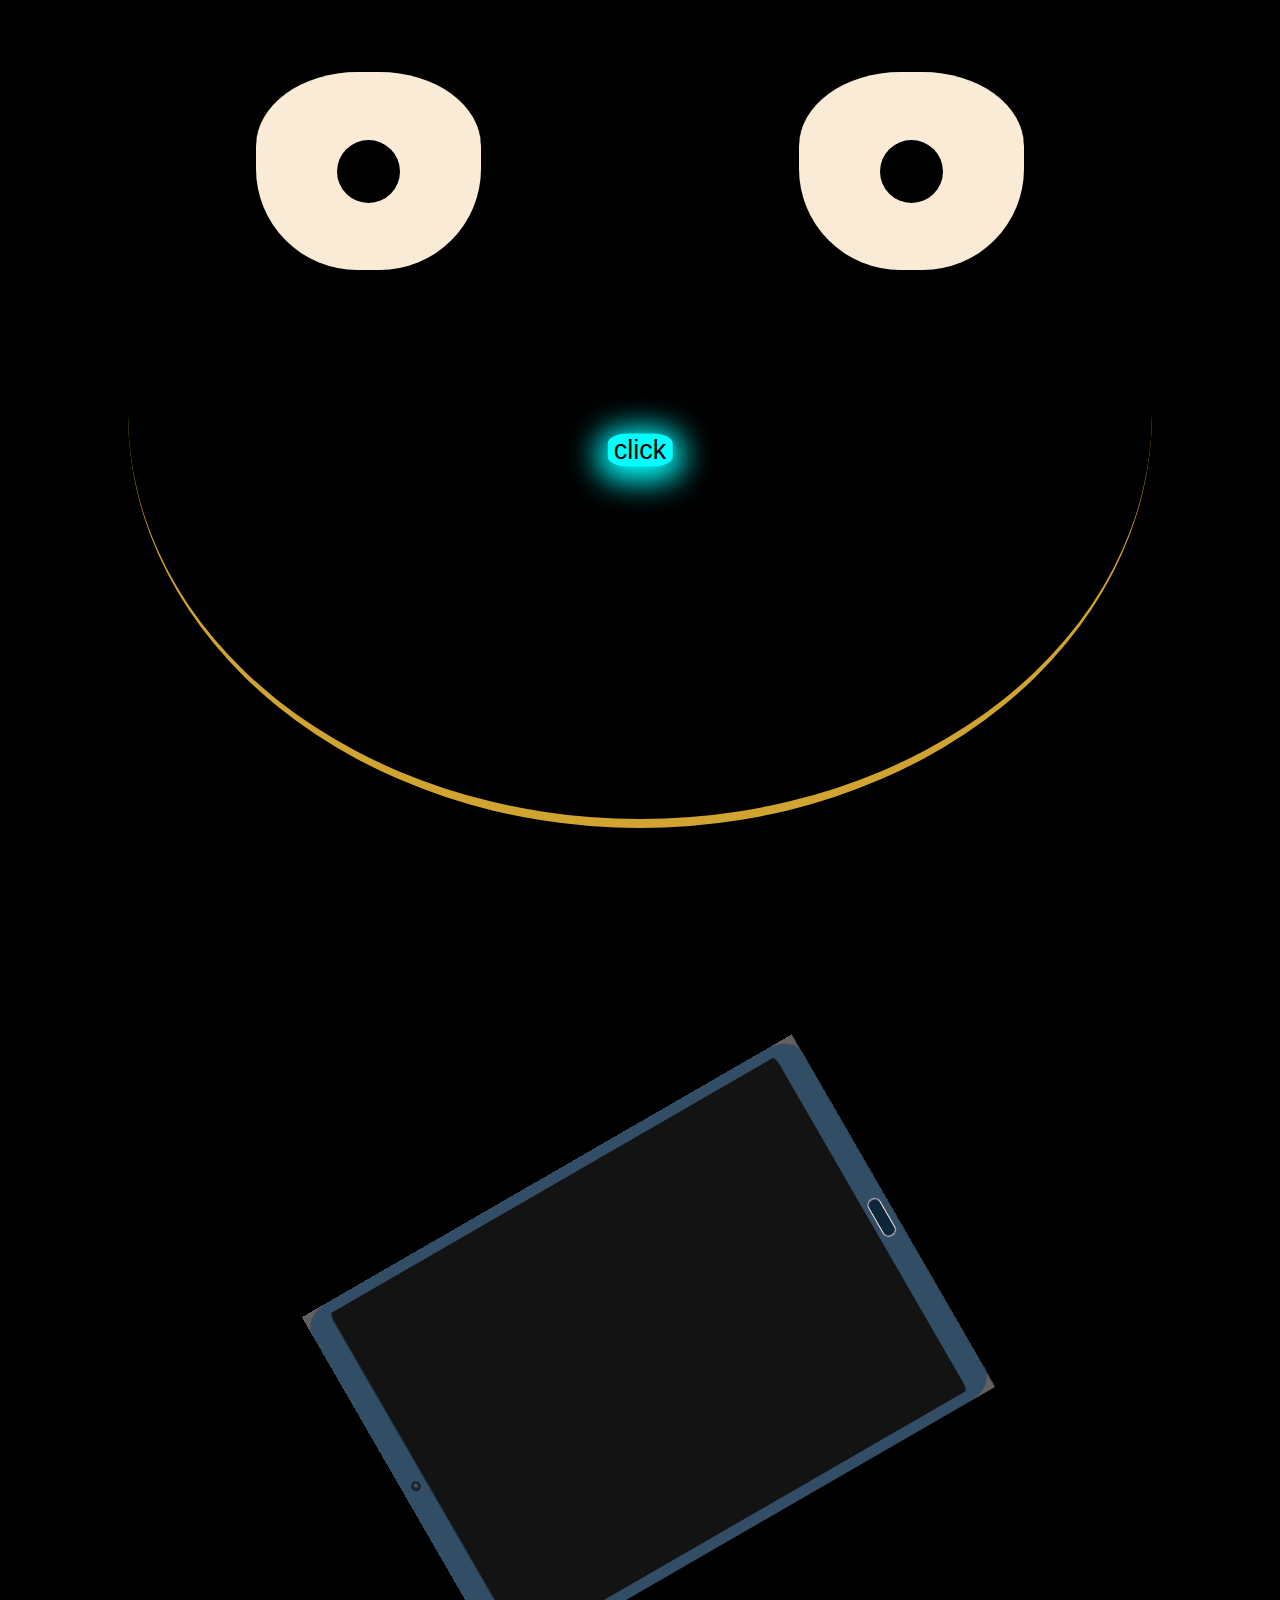
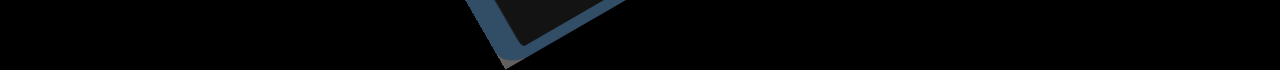
==== commit e7eab70c: "on orientation change reload the page js added" ====
--- a/index.html
+++ b/index.html
@@ -12,6 +12,17 @@
 </head>
 
 <body>
+    <!-- only shown on 4:3 aspect ratio display  -->
+    <div> <p><br> looks best on 16:9 ratio display</p></div>
+
+    
+    <!-- this section only shows when the oriantation is potraite  -->
+    <section id="orientationDetector">
+        <div>
+            <img src="images/others/giphy.gif" alt="">
+        </div>
+    </section>
+
     <section>
 
 
@@ -765,6 +776,8 @@
         </section>
 
     </section>
+
+
     <script async src="main.js"></script>
 </body>
 
--- a/mediaQuery.css
+++ b/mediaQuery.css
@@ -25,9 +25,21 @@
     left: 0;
 
     width: 100vw;
-    height: 90vh;
+    height: 85vh;
 }
 
 #tableSection.ipadRatio{
-    bottom: 5%;
+    bottom: 10%;
+}
+
+
+body>div{
+    width: 100vw;
+    /* height:10vh; */
+    height: 10vh;
+    background-color: black;
+    position: absolute;
+    bottom: 0%;
+
+    display: none;
 }